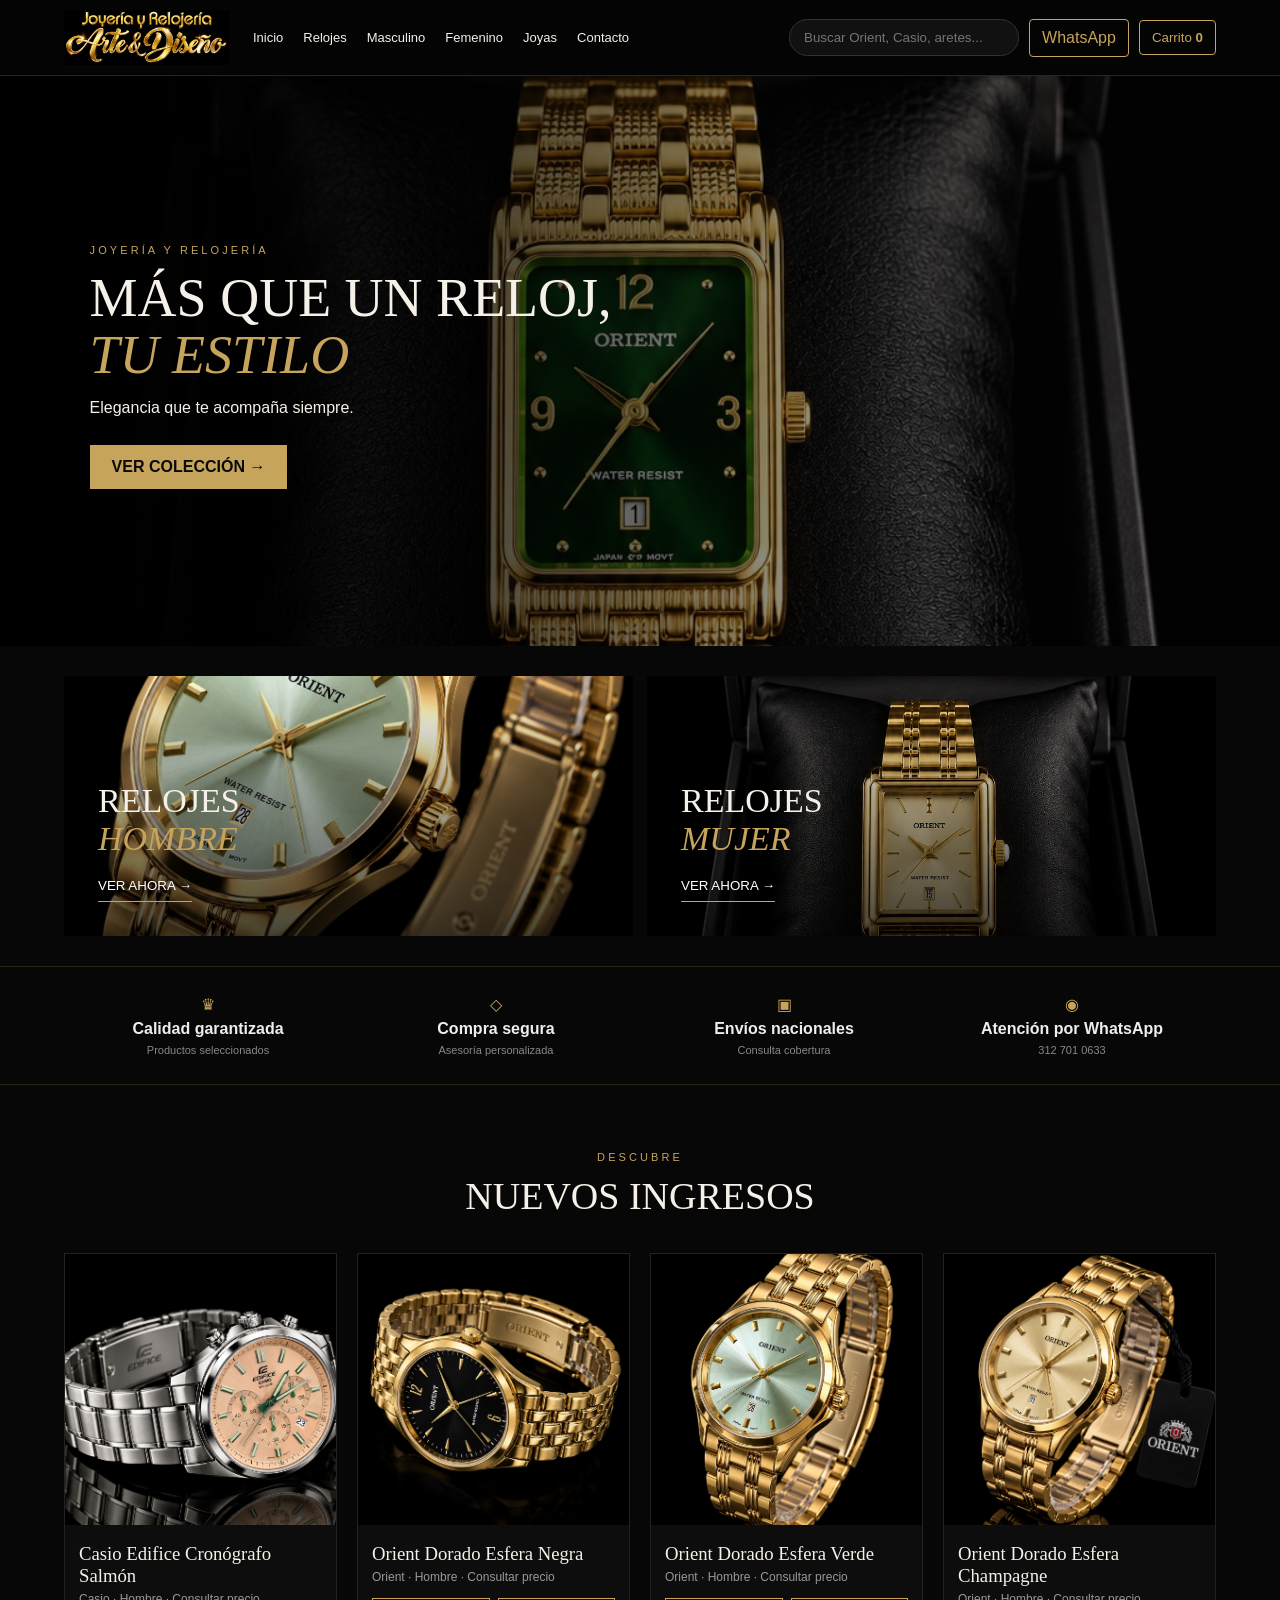
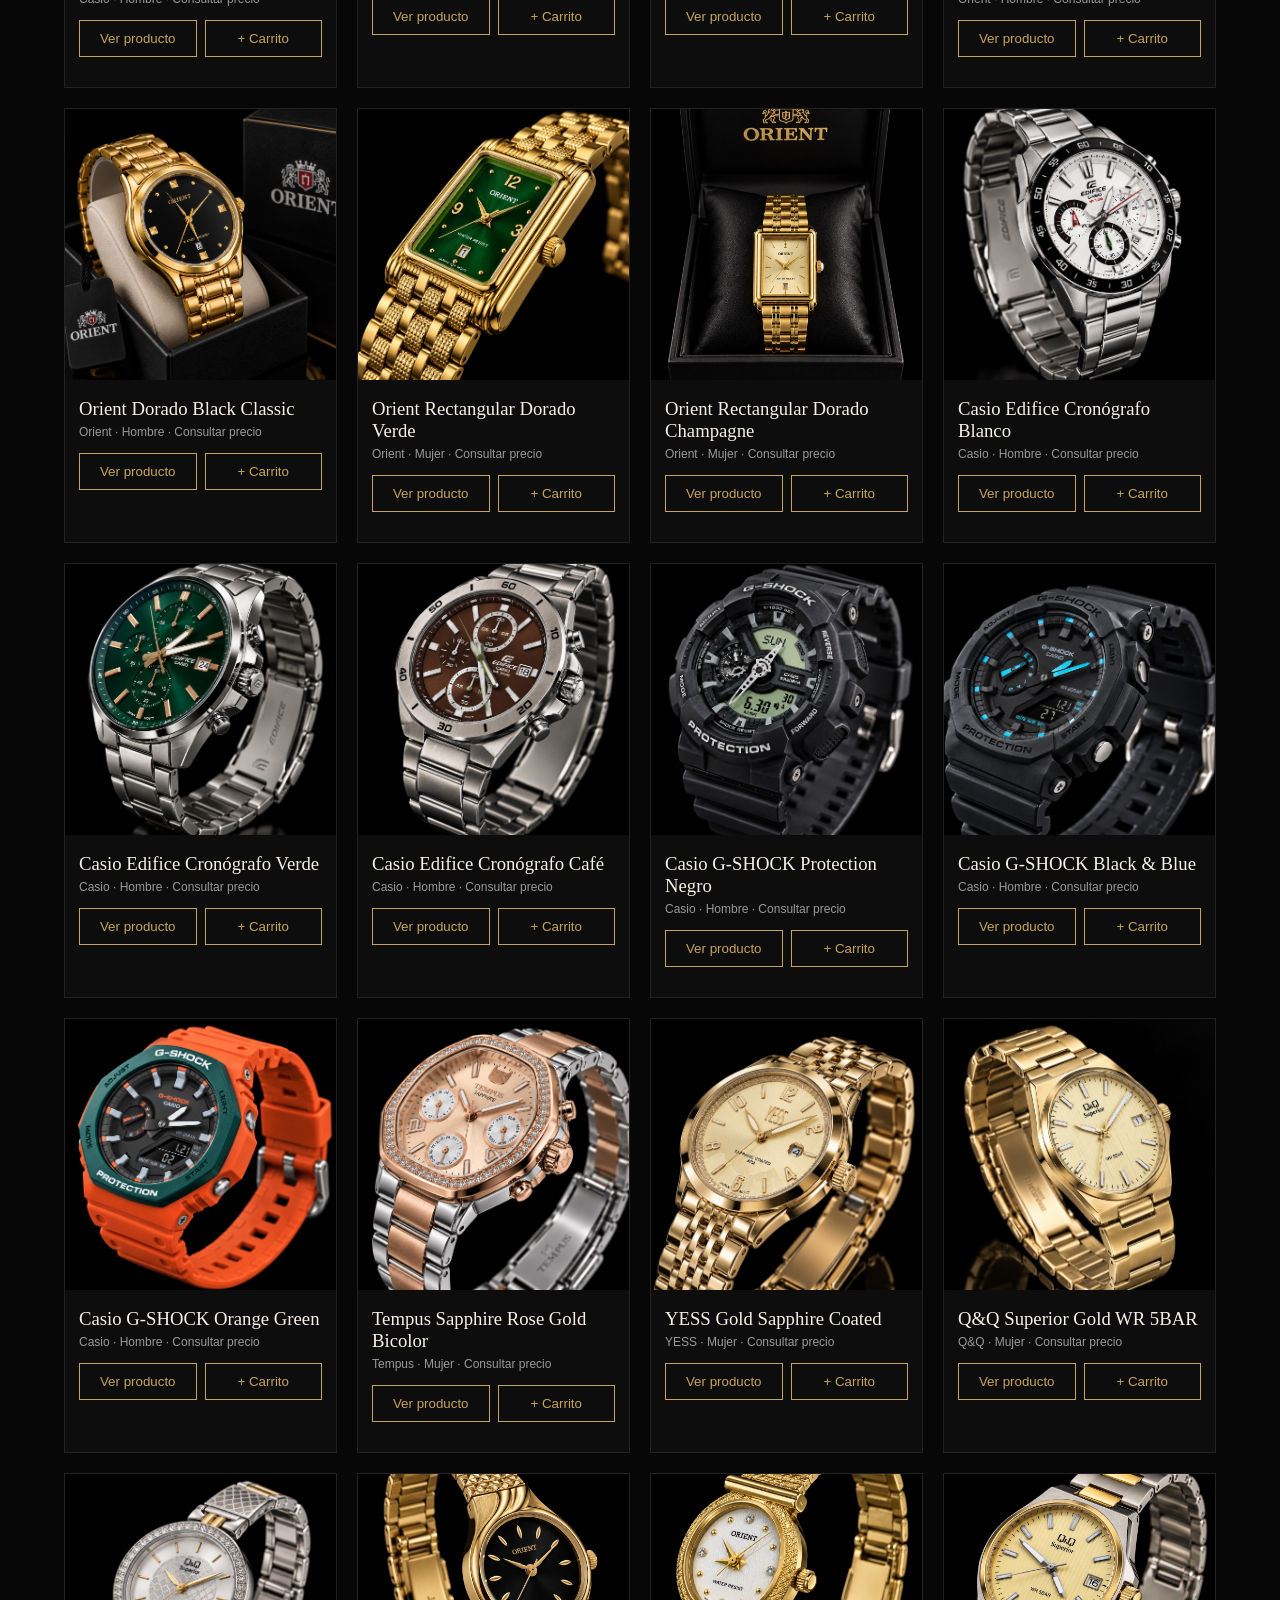
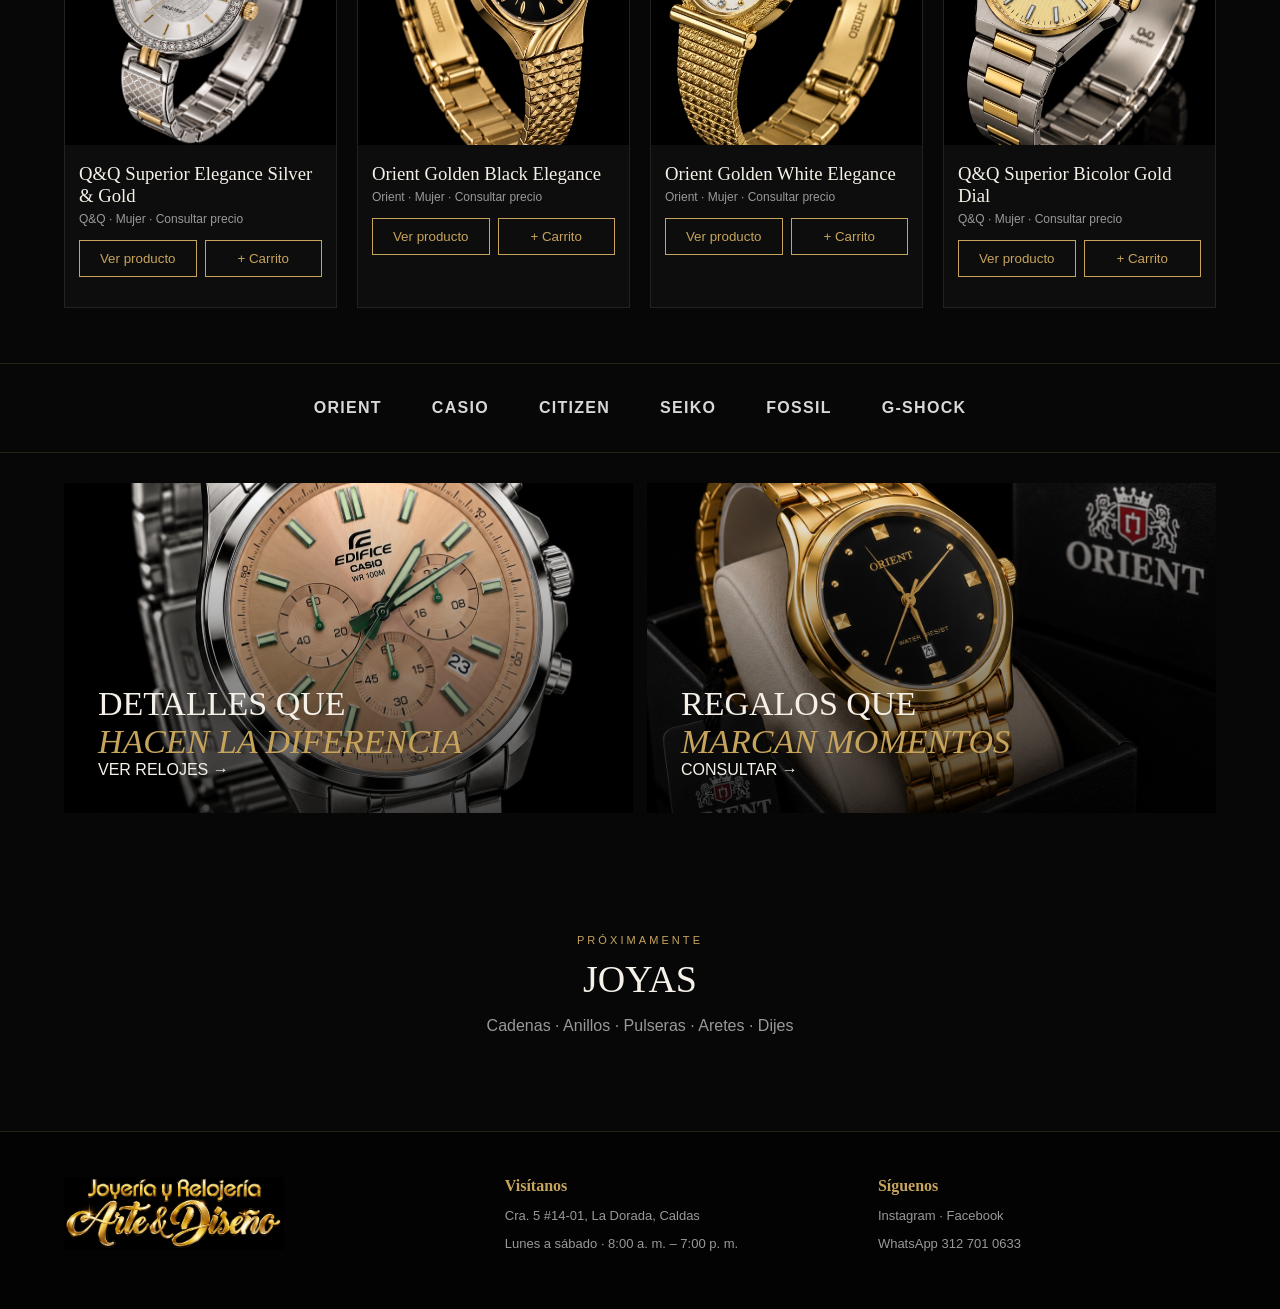
==== arte-diseno-web/arte-diseno-web/index.html @ 9b187d0c "Add files via upload" ====
<!doctype html><html lang="es"><head><meta charset="utf-8"><meta name="viewport" content="width=device-width,initial-scale=1"><title>Joyería y Relojería Arte & Diseño</title><link rel="stylesheet" href="styles.css"></head><body>
<header><a href="#"><img src="assets/logo.png" class="logo" alt="Arte & Diseño"></a><button class="menu" onclick="document.querySelector('nav').classList.toggle('open')">☰</button><nav><a href="#">Inicio</a><a href="#productos">Relojes</a><a href="#productos" data-filter="Hombre">Masculino</a><a href="#productos" data-filter="Mujer">Femenino</a><a href="#joyas">Joyas</a><a href="#contacto">Contacto</a></nav><div class="tools"><input id="search" placeholder="Buscar Orient, Casio, aretes..."><a class="wa" href="https://wa.me/573127010633">WhatsApp</a><button id="cartBtn">Carrito <b id="cartCount">0</b></button></div></header>
<main><section class="hero"><img src="assets/hero.jpeg"><div><p class="eyebrow">JOYERÍA Y RELOJERÍA</p><h1>MÁS QUE UN RELOJ,<br><em>TU ESTILO</em></h1><p>Elegancia que te acompaña siempre.</p><a href="#productos" class="gold">VER COLECCIÓN →</a></div></section>
<section class="categories"><article style="background-image:url('assets/banner-men.jpeg')"><h2>RELOJES<br><em>HOMBRE</em></h2><button data-filter="Hombre">VER AHORA →</button></article><article style="background-image:url('assets/banner-women.jpeg')"><h2>RELOJES<br><em>MUJER</em></h2><button data-filter="Mujer">VER AHORA →</button></article></section>
<section class="benefits"><div>♛<b>Calidad garantizada</b><span>Productos seleccionados</span></div><div>◇<b>Compra segura</b><span>Asesoría personalizada</span></div><div>▣<b>Envíos nacionales</b><span>Consulta cobertura</span></div><div>◉<b>Atención por WhatsApp</b><span>312 701 0633</span></div></section>
<section id="productos" class="products"><p class="eyebrow">DESCUBRE</p><h2>NUEVOS INGRESOS</h2><div id="grid" class="grid"></div></section>
<section class="brands"><span>ORIENT</span><span>CASIO</span><span>CITIZEN</span><span>SEIKO</span><span>FOSSIL</span><span>G-SHOCK</span></section>
<section class="promos"><article style="background-image:url('assets/banner-detail.jpeg')"><h2>DETALLES QUE<br><em>HACEN LA DIFERENCIA</em></h2><a href="#productos">VER RELOJES →</a></article><article style="background-image:url('assets/banner-gift.jpeg')"><h2>REGALOS QUE<br><em>MARCAN MOMENTOS</em></h2><a href="https://wa.me/573127010633">CONSULTAR →</a></article></section>
<section id="joyas" class="coming"><p class="eyebrow">PRÓXIMAMENTE</p><h2>JOYAS</h2><p>Cadenas · Anillos · Pulseras · Aretes · Dijes</p></section></main>
<footer id="contacto"><img src="assets/logo.png"><div><b>Visítanos</b><p>Cra. 5 #14-01, La Dorada, Caldas</p><p>Lunes a sábado · 8:00 a. m. – 7:00 p. m.</p></div><div><b>Síguenos</b><p><a href="https://www.instagram.com/joyas_arte_ladorada">Instagram</a> · <a href="https://www.facebook.com/share/1EaRgYuDEn/?mibextid=wwXIfr">Facebook</a></p><p><a href="https://wa.me/573127010633">WhatsApp 312 701 0633</a></p></div></footer>
<div id="modal" class="modal"><div class="modalbox"><button class="close" onclick="closeModal()">×</button><div id="modalContent"></div></div></div><aside id="cart" class="cart"><button onclick="toggleCart()">×</button><h2>Tu selección</h2><div id="cartItems"></div><a id="cartWa" class="gold">Consultar por WhatsApp</a></aside>
<script src="app.js"></script></body></html>
---- arte-diseno-web/arte-diseno-web/styles.css ----
:root{--gold:#c7a45b;--black:#070707;--soft:#151515}*{box-sizing:border-box}html{scroll-behavior:smooth}body{margin:0;background:var(--black);color:#f5f1e8;font-family:Arial,sans-serif}a{color:inherit;text-decoration:none}header{position:sticky;top:0;z-index:10;background:#050505ee;border-bottom:1px solid #2a2418;display:flex;align-items:center;gap:24px;padding:10px 5vw}.logo{width:165px;display:block}nav{display:flex;gap:20px;font-size:13px}nav a:hover{color:var(--gold)}.tools{margin-left:auto;display:flex;align-items:center;gap:10px}.tools input{width:230px;background:#111;border:1px solid #383024;color:white;border-radius:20px;padding:10px 14px}.tools button,.wa{border:1px solid var(--gold);background:transparent;color:var(--gold);padding:9px 12px;border-radius:4px}.menu{display:none;background:none;color:var(--gold);border:0;font-size:24px}.hero{min-height:570px;position:relative;overflow:hidden;display:flex;align-items:center;padding:7vw}.hero img{position:absolute;inset:0;width:100%;height:100%;object-fit:cover;opacity:.65}.hero:after{content:"";position:absolute;inset:0;background:linear-gradient(90deg,#000 10%,transparent 70%)}.hero div{position:relative;z-index:1;max-width:620px}.eyebrow{letter-spacing:.28em;color:var(--gold);font-size:11px}.hero h1,.products h2,.coming h2,.categories h2,.promos h2{font-family:Georgia,'Times New Roman',serif;font-weight:400}.hero h1{font-size:54px;line-height:1.05;margin:14px 0}.hero em,.categories em,.promos em{color:var(--gold);font-style:italic}.gold{display:inline-block;background:var(--gold);color:#090909;padding:13px 22px;font-weight:700;margin-top:12px}.categories,.promos{display:grid;grid-template-columns:1fr 1fr;gap:14px;padding:30px 5vw}.categories article,.promos article{min-height:260px;background-size:cover;background-position:center;position:relative;padding:34px;display:flex;flex-direction:column;justify-content:flex-end}.categories article:after,.promos article:after{content:"";position:absolute;inset:0;background:linear-gradient(0deg,#000b,transparent)}.categories h2,.categories button,.promos h2,.promos a{z-index:1;margin:0}.categories h2,.promos h2{font-size:34px}.categories button{align-self:flex-start;margin-top:12px;background:none;border:0;color:#fff;border-bottom:1px solid var(--gold);padding:8px 0}.benefits{display:grid;grid-template-columns:repeat(4,1fr);padding:28px 5vw;border-block:1px solid #292318}.benefits div{display:grid;text-align:center;gap:6px;color:var(--gold)}.benefits b{color:#eee}.benefits span{font-size:11px;color:#888}.products{text-align:center;padding:55px 5vw}.products h2,.coming h2{font-size:38px;margin:8px}.grid{display:grid;grid-template-columns:repeat(4,1fr);gap:20px;margin-top:35px}.card{text-align:left;background:#0d0d0d;border:1px solid #222;padding-bottom:16px}.card img{width:100%;aspect-ratio:1/1;object-fit:cover}.card h3{font-family:Georgia,serif;font-weight:400;margin:14px 14px 5px}.card p{margin:0 14px;color:#999;font-size:12px}.card .actions{display:flex;gap:8px;margin:14px}.card button{flex:1;padding:10px;background:transparent;border:1px solid var(--gold);color:var(--gold)}.brands{display:flex;justify-content:center;flex-wrap:wrap;gap:50px;padding:35px 5vw;border-block:1px solid #282216;color:#d8d8d8;font-weight:700;letter-spacing:.08em}.promos article{min-height:330px}.coming{text-align:center;padding:80px 20px;border-bottom:1px solid #282216}.coming p:last-child{color:#999}footer{display:grid;grid-template-columns:1.2fr 1fr 1fr;gap:35px;padding:45px 5vw;background:#030303}footer img{width:220px}footer b{color:var(--gold);font-family:Georgia,serif}footer p{color:#999;font-size:13px}footer a:hover{color:var(--gold)}.modal{display:none;position:fixed;z-index:30;inset:0;background:#000c;padding:4vw;overflow:auto}.modal.show{display:block}.modalbox{max-width:1000px;margin:auto;background:#0d0d0d;border:1px solid #4a3c20;padding:25px;position:relative}.close{position:absolute;right:15px;top:10px;font-size:28px;background:none;border:0;color:white}.detail{display:grid;grid-template-columns:1.1fr 1fr;gap:30px}.gallery-main{width:100%;aspect-ratio:1/1;object-fit:cover}.thumbs{display:flex;gap:8px;margin-top:8px}.thumbs img{width:75px;height:75px;object-fit:cover;border:1px solid #444}.detail h2{font-family:Georgia,serif;font-size:34px}.detail li{margin:8px 0;color:#bbb}.cart{position:fixed;z-index:40;right:-420px;top:0;width:min(390px,92vw);height:100%;background:#0b0b0b;border-left:1px solid var(--gold);padding:25px;transition:.3s}.cart.open{right:0}.cart>button{float:right;background:none;border:0;color:#fff;font-size:24px}.cart h2{font-family:Georgia,serif}.cart-item{border-bottom:1px solid #292318;padding:12px 0}.cart-item small{color:#999}.cart-item button{background:none;color:#c7a45b;border:0}.cart .gold{width:100%;text-align:center;margin-top:20px}.empty{color:#888}.hide{display:none!important}@media(max-width:850px){header{flex-wrap:wrap}.menu{display:block;margin-left:auto}nav{display:none;order:3;width:100%;flex-direction:column;padding:12px 0}nav.open{display:flex}.tools{order:4;width:100%;margin:0}.tools input{flex:1;width:auto}.wa{display:none}.hero{min-height:520px;padding:30px}.hero h1{font-size:39px}.categories,.promos{grid-template-columns:1fr;padding:14px}.benefits{grid-template-columns:1fr 1fr;gap:25px}.grid{grid-template-columns:1fr 1fr;gap:12px}.detail{grid-template-columns:1fr}footer{grid-template-columns:1fr}.brands{gap:25px}.logo{width:145px}}@media(max-width:520px){.grid{grid-template-columns:1fr}.hero h1{font-size:34px}.tools button{font-size:0}.tools button b{font-size:12px}.categories h2,.promos h2{font-size:29px}}
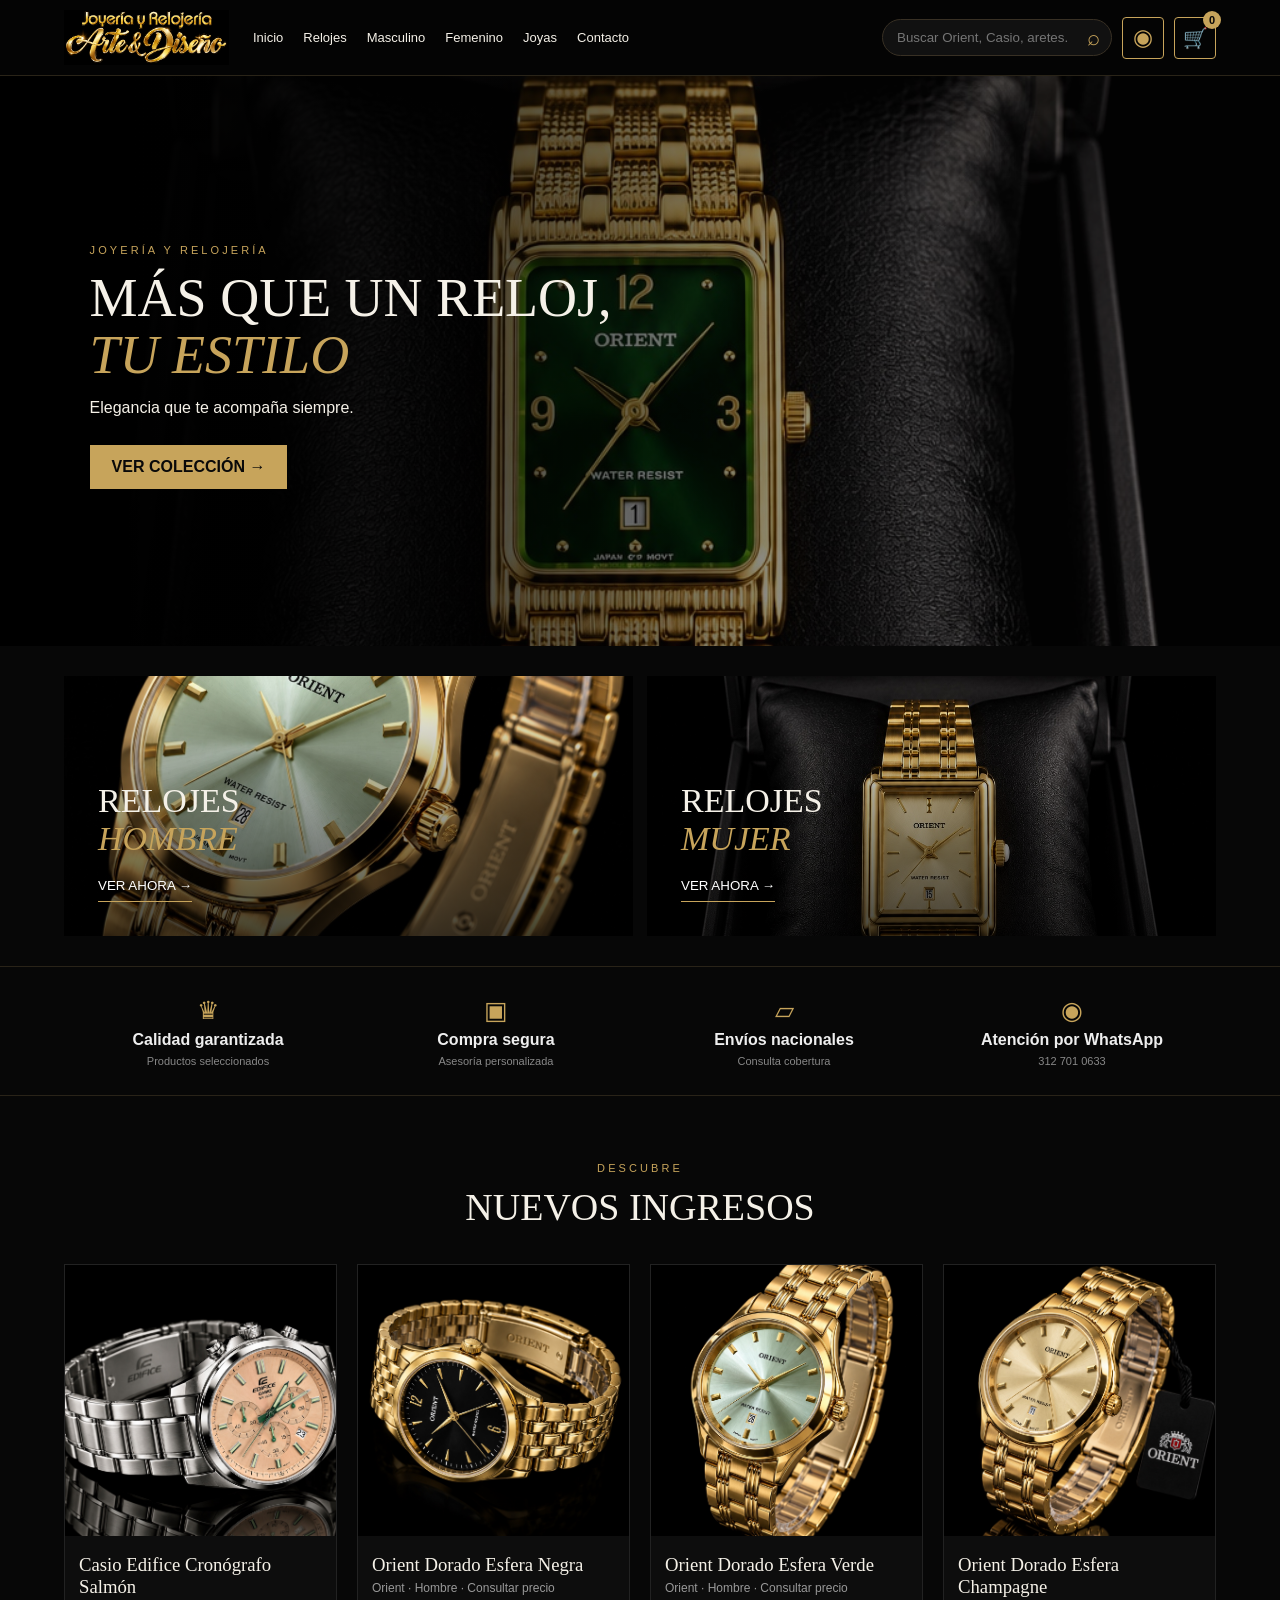
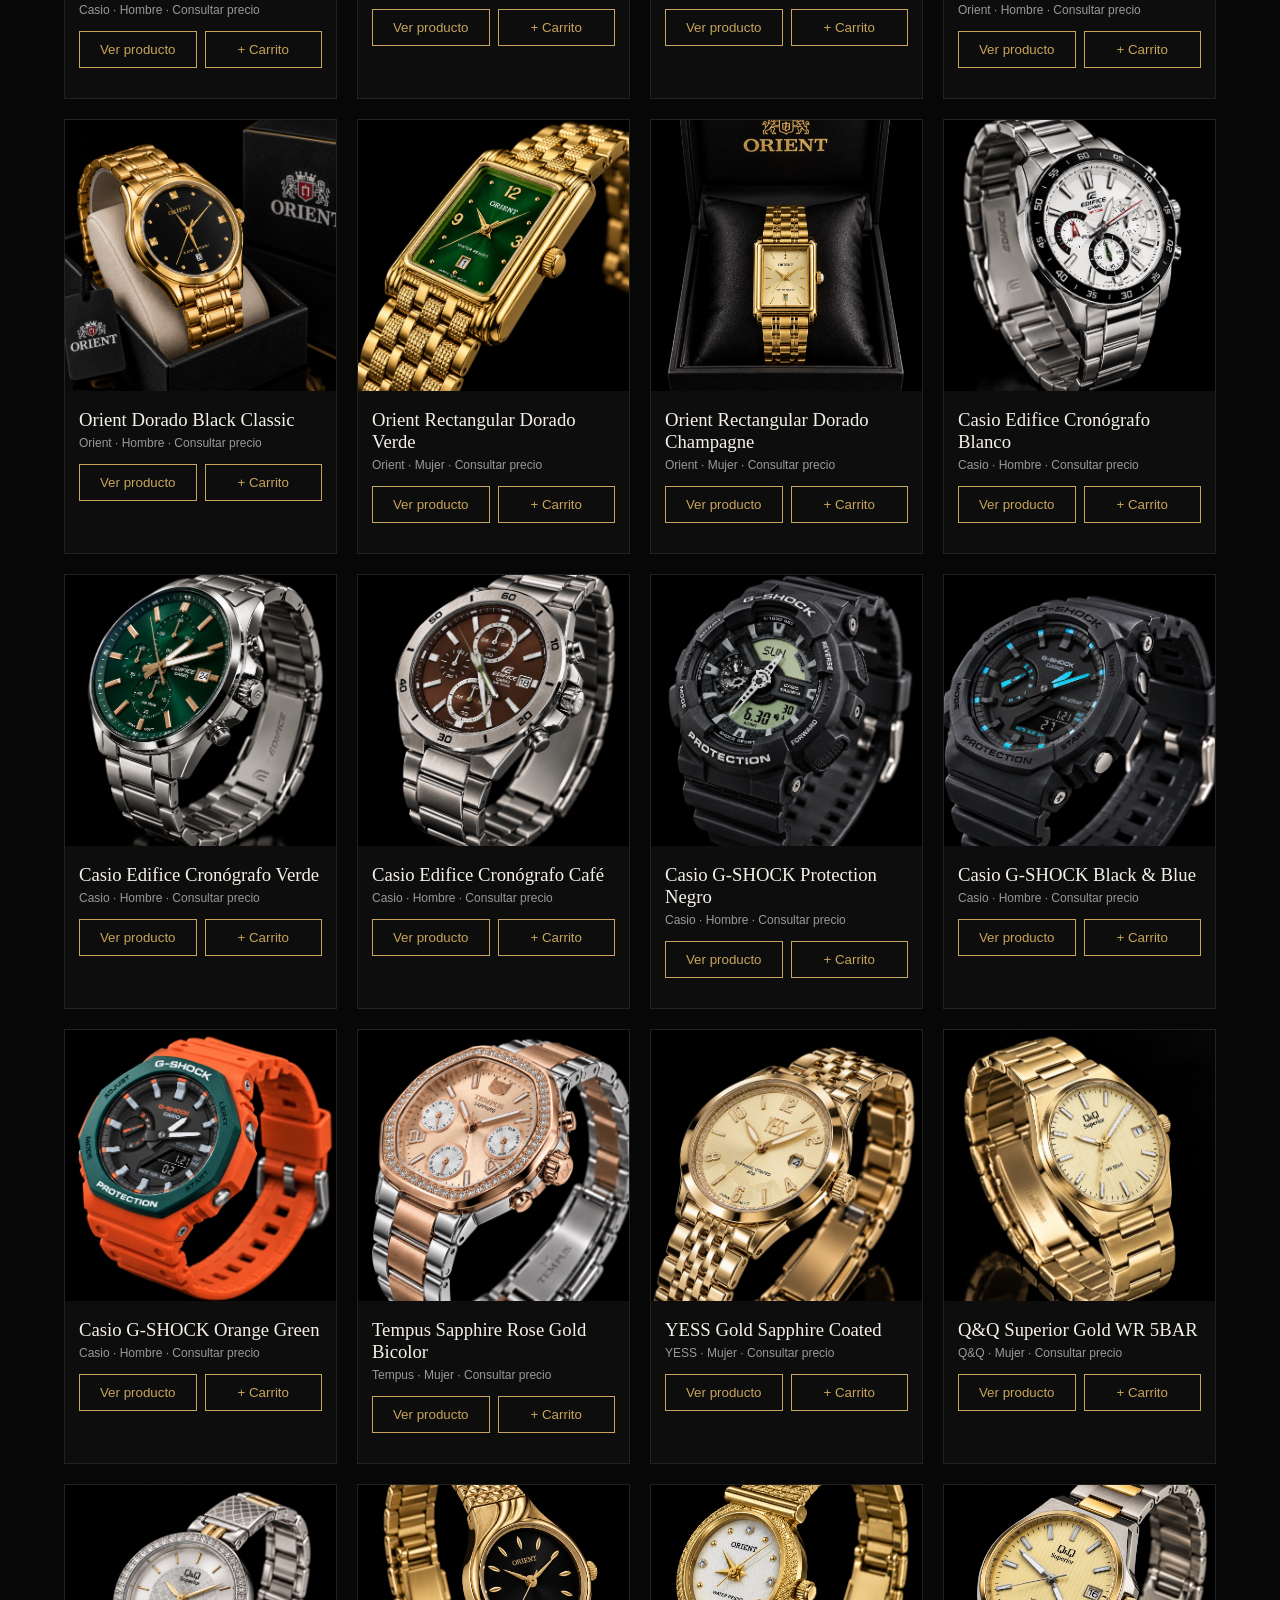
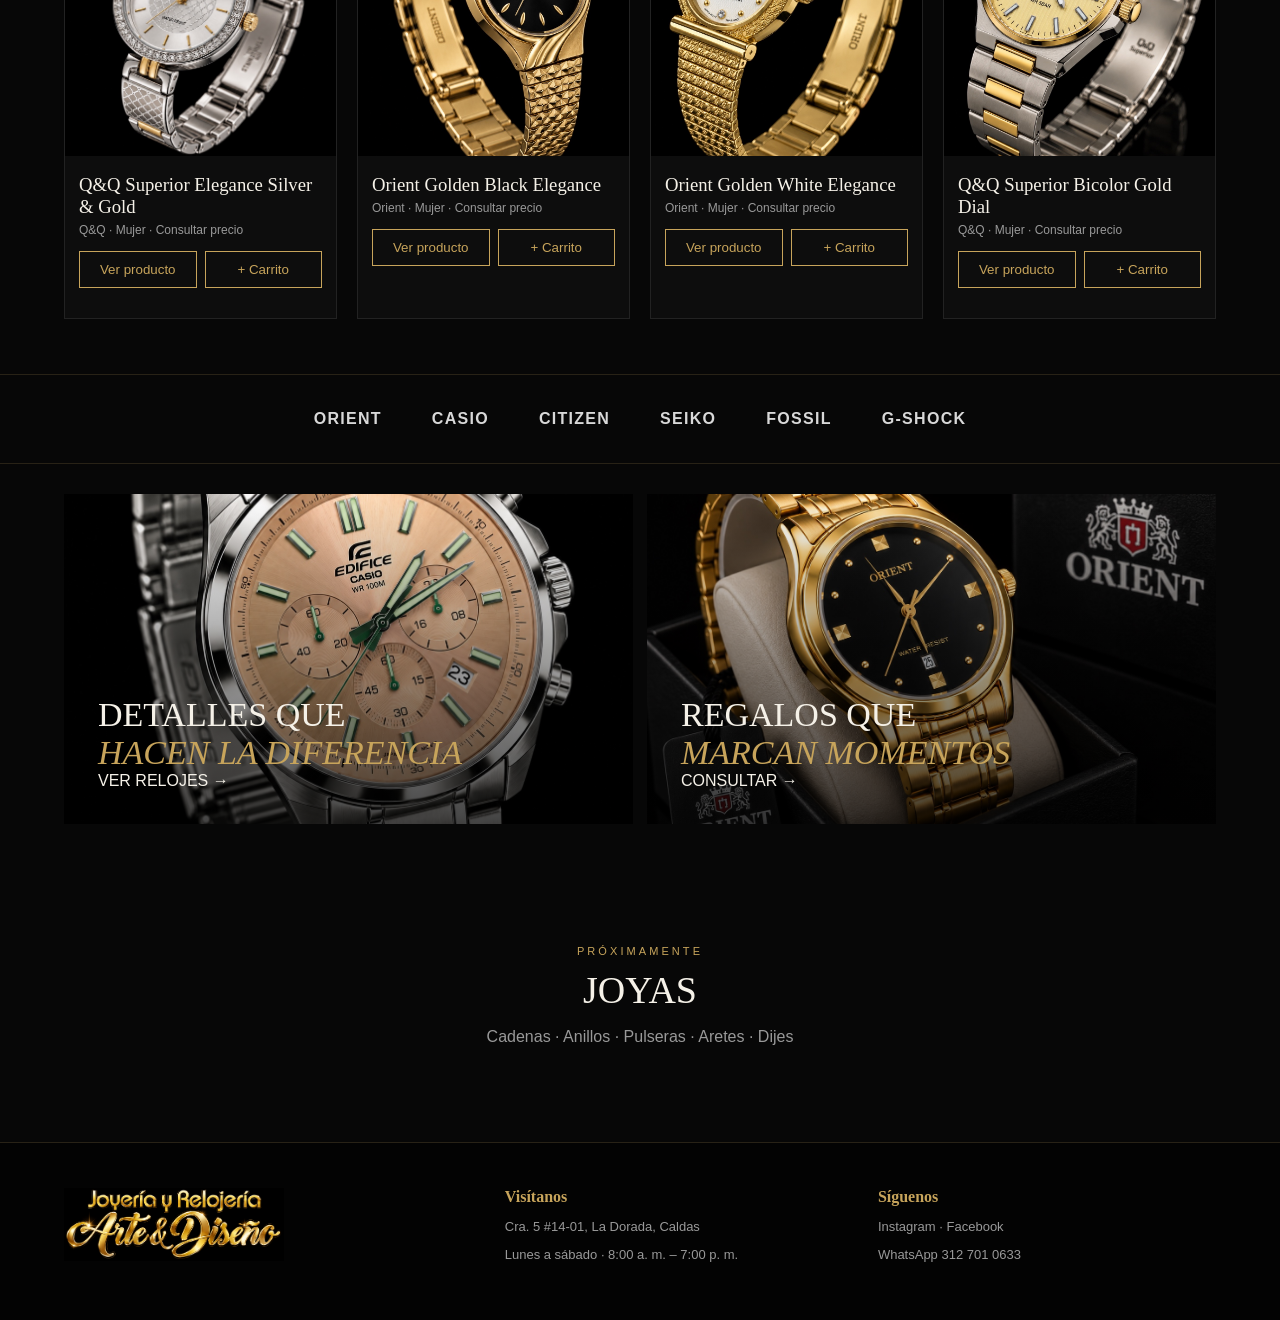
==== commit beb448db: "Add files via upload" ====
--- a/arte-diseno-web/arte-diseno-web/index.html
+++ b/arte-diseno-web/arte-diseno-web/index.html
@@ -1,12 +1,12 @@
-<!doctype html><html lang="es"><head><meta charset="utf-8"><meta name="viewport" content="width=device-width,initial-scale=1"><title>Joyería y Relojería Arte & Diseño</title><link rel="stylesheet" href="styles.css"></head><body>
-<header><a href="#"><img src="assets/logo.png" class="logo" alt="Arte & Diseño"></a><button class="menu" onclick="document.querySelector('nav').classList.toggle('open')">☰</button><nav><a href="#">Inicio</a><a href="#productos">Relojes</a><a href="#productos" data-filter="Hombre">Masculino</a><a href="#productos" data-filter="Mujer">Femenino</a><a href="#joyas">Joyas</a><a href="#contacto">Contacto</a></nav><div class="tools"><input id="search" placeholder="Buscar Orient, Casio, aretes..."><a class="wa" href="https://wa.me/573127010633">WhatsApp</a><button id="cartBtn">Carrito <b id="cartCount">0</b></button></div></header>
+<!doctype html><html lang="es"><head><meta charset="utf-8"><meta name="viewport" content="width=device-width,initial-scale=1"><title>Joyería y Relojería Arte & Diseño</title><link rel="stylesheet" href="styles.css"></head><body id="inicio">
+<header><a href="#inicio"><img src="assets/logo.png" class="logo" alt="Arte & Diseño"></a><button class="menu" onclick="document.querySelector('nav').classList.toggle('open')">☰</button><nav><a href="#inicio">Inicio</a><a href="#productos">Relojes</a><a href="#productos" data-filter="Hombre">Masculino</a><a href="#productos" data-filter="Mujer">Femenino</a><a href="#joyas">Joyas</a><a href="#contacto">Contacto</a></nav><div class="tools"><div class="search-wrap"><input id="search" placeholder="Buscar Orient, Casio, aretes..."><button id="searchBtn" class="search-icon" aria-label="Buscar">⌕</button></div><a class="wa-icon" href="https://wa.me/573127010633" aria-label="WhatsApp">◉</a><button id="cartBtn" class="cart-icon" aria-label="Carrito"><span>🛒</span><b id="cartCount">0</b></button></div></header>
 <main><section class="hero"><img src="assets/hero.jpeg"><div><p class="eyebrow">JOYERÍA Y RELOJERÍA</p><h1>MÁS QUE UN RELOJ,<br><em>TU ESTILO</em></h1><p>Elegancia que te acompaña siempre.</p><a href="#productos" class="gold">VER COLECCIÓN →</a></div></section>
 <section class="categories"><article style="background-image:url('assets/banner-men.jpeg')"><h2>RELOJES<br><em>HOMBRE</em></h2><button data-filter="Hombre">VER AHORA →</button></article><article style="background-image:url('assets/banner-women.jpeg')"><h2>RELOJES<br><em>MUJER</em></h2><button data-filter="Mujer">VER AHORA →</button></article></section>
-<section class="benefits"><div>♛<b>Calidad garantizada</b><span>Productos seleccionados</span></div><div>◇<b>Compra segura</b><span>Asesoría personalizada</span></div><div>▣<b>Envíos nacionales</b><span>Consulta cobertura</span></div><div>◉<b>Atención por WhatsApp</b><span>312 701 0633</span></div></section>
+<section class="benefits"><div><span class="benefit-icon">♛</span><b>Calidad garantizada</b><span>Productos seleccionados</span></div><div><span class="benefit-icon">▣</span><b>Compra segura</b><span>Asesoría personalizada</span></div><div><span class="benefit-icon">▱</span><b>Envíos nacionales</b><span>Consulta cobertura</span></div><div><span class="benefit-icon">◉</span><b>Atención por WhatsApp</b><span>312 701 0633</span></div></section>
 <section id="productos" class="products"><p class="eyebrow">DESCUBRE</p><h2>NUEVOS INGRESOS</h2><div id="grid" class="grid"></div></section>
 <section class="brands"><span>ORIENT</span><span>CASIO</span><span>CITIZEN</span><span>SEIKO</span><span>FOSSIL</span><span>G-SHOCK</span></section>
 <section class="promos"><article style="background-image:url('assets/banner-detail.jpeg')"><h2>DETALLES QUE<br><em>HACEN LA DIFERENCIA</em></h2><a href="#productos">VER RELOJES →</a></article><article style="background-image:url('assets/banner-gift.jpeg')"><h2>REGALOS QUE<br><em>MARCAN MOMENTOS</em></h2><a href="https://wa.me/573127010633">CONSULTAR →</a></article></section>
 <section id="joyas" class="coming"><p class="eyebrow">PRÓXIMAMENTE</p><h2>JOYAS</h2><p>Cadenas · Anillos · Pulseras · Aretes · Dijes</p></section></main>
 <footer id="contacto"><img src="assets/logo.png"><div><b>Visítanos</b><p>Cra. 5 #14-01, La Dorada, Caldas</p><p>Lunes a sábado · 8:00 a. m. – 7:00 p. m.</p></div><div><b>Síguenos</b><p><a href="https://www.instagram.com/joyas_arte_ladorada">Instagram</a> · <a href="https://www.facebook.com/share/1EaRgYuDEn/?mibextid=wwXIfr">Facebook</a></p><p><a href="https://wa.me/573127010633">WhatsApp 312 701 0633</a></p></div></footer>
 <div id="modal" class="modal"><div class="modalbox"><button class="close" onclick="closeModal()">×</button><div id="modalContent"></div></div></div><aside id="cart" class="cart"><button onclick="toggleCart()">×</button><h2>Tu selección</h2><div id="cartItems"></div><a id="cartWa" class="gold">Consultar por WhatsApp</a></aside>
-<script src="app.js"></script></body></html>
+<script src="app.js"></script></body></html>
--- a/arte-diseno-web/arte-diseno-web/styles.css
+++ b/arte-diseno-web/arte-diseno-web/styles.css
@@ -1 +1,2 @@
 :root{--gold:#c7a45b;--black:#070707;--soft:#151515}*{box-sizing:border-box}html{scroll-behavior:smooth}body{margin:0;background:var(--black);color:#f5f1e8;font-family:Arial,sans-serif}a{color:inherit;text-decoration:none}header{position:sticky;top:0;z-index:10;background:#050505ee;border-bottom:1px solid #2a2418;display:flex;align-items:center;gap:24px;padding:10px 5vw}.logo{width:165px;display:block}nav{display:flex;gap:20px;font-size:13px}nav a:hover{color:var(--gold)}.tools{margin-left:auto;display:flex;align-items:center;gap:10px}.tools input{width:230px;background:#111;border:1px solid #383024;color:white;border-radius:20px;padding:10px 14px}.tools button,.wa{border:1px solid var(--gold);background:transparent;color:var(--gold);padding:9px 12px;border-radius:4px}.menu{display:none;background:none;color:var(--gold);border:0;font-size:24px}.hero{min-height:570px;position:relative;overflow:hidden;display:flex;align-items:center;padding:7vw}.hero img{position:absolute;inset:0;width:100%;height:100%;object-fit:cover;opacity:.65}.hero:after{content:"";position:absolute;inset:0;background:linear-gradient(90deg,#000 10%,transparent 70%)}.hero div{position:relative;z-index:1;max-width:620px}.eyebrow{letter-spacing:.28em;color:var(--gold);font-size:11px}.hero h1,.products h2,.coming h2,.categories h2,.promos h2{font-family:Georgia,'Times New Roman',serif;font-weight:400}.hero h1{font-size:54px;line-height:1.05;margin:14px 0}.hero em,.categories em,.promos em{color:var(--gold);font-style:italic}.gold{display:inline-block;background:var(--gold);color:#090909;padding:13px 22px;font-weight:700;margin-top:12px}.categories,.promos{display:grid;grid-template-columns:1fr 1fr;gap:14px;padding:30px 5vw}.categories article,.promos article{min-height:260px;background-size:cover;background-position:center;position:relative;padding:34px;display:flex;flex-direction:column;justify-content:flex-end}.categories article:after,.promos article:after{content:"";position:absolute;inset:0;background:linear-gradient(0deg,#000b,transparent)}.categories h2,.categories button,.promos h2,.promos a{z-index:1;margin:0}.categories h2,.promos h2{font-size:34px}.categories button{align-self:flex-start;margin-top:12px;background:none;border:0;color:#fff;border-bottom:1px solid var(--gold);padding:8px 0}.benefits{display:grid;grid-template-columns:repeat(4,1fr);padding:28px 5vw;border-block:1px solid #292318}.benefits div{display:grid;text-align:center;gap:6px;color:var(--gold)}.benefits b{color:#eee}.benefits span{font-size:11px;color:#888}.products{text-align:center;padding:55px 5vw}.products h2,.coming h2{font-size:38px;margin:8px}.grid{display:grid;grid-template-columns:repeat(4,1fr);gap:20px;margin-top:35px}.card{text-align:left;background:#0d0d0d;border:1px solid #222;padding-bottom:16px}.card img{width:100%;aspect-ratio:1/1;object-fit:cover}.card h3{font-family:Georgia,serif;font-weight:400;margin:14px 14px 5px}.card p{margin:0 14px;color:#999;font-size:12px}.card .actions{display:flex;gap:8px;margin:14px}.card button{flex:1;padding:10px;background:transparent;border:1px solid var(--gold);color:var(--gold)}.brands{display:flex;justify-content:center;flex-wrap:wrap;gap:50px;padding:35px 5vw;border-block:1px solid #282216;color:#d8d8d8;font-weight:700;letter-spacing:.08em}.promos article{min-height:330px}.coming{text-align:center;padding:80px 20px;border-bottom:1px solid #282216}.coming p:last-child{color:#999}footer{display:grid;grid-template-columns:1.2fr 1fr 1fr;gap:35px;padding:45px 5vw;background:#030303}footer img{width:220px}footer b{color:var(--gold);font-family:Georgia,serif}footer p{color:#999;font-size:13px}footer a:hover{color:var(--gold)}.modal{display:none;position:fixed;z-index:30;inset:0;background:#000c;padding:4vw;overflow:auto}.modal.show{display:block}.modalbox{max-width:1000px;margin:auto;background:#0d0d0d;border:1px solid #4a3c20;padding:25px;position:relative}.close{position:absolute;right:15px;top:10px;font-size:28px;background:none;border:0;color:white}.detail{display:grid;grid-template-columns:1.1fr 1fr;gap:30px}.gallery-main{width:100%;aspect-ratio:1/1;object-fit:cover}.thumbs{display:flex;gap:8px;margin-top:8px}.thumbs img{width:75px;height:75px;object-fit:cover;border:1px solid #444}.detail h2{font-family:Georgia,serif;font-size:34px}.detail li{margin:8px 0;color:#bbb}.cart{position:fixed;z-index:40;right:-420px;top:0;width:min(390px,92vw);height:100%;background:#0b0b0b;border-left:1px solid var(--gold);padding:25px;transition:.3s}.cart.open{right:0}.cart>button{float:right;background:none;border:0;color:#fff;font-size:24px}.cart h2{font-family:Georgia,serif}.cart-item{border-bottom:1px solid #292318;padding:12px 0}.cart-item small{color:#999}.cart-item button{background:none;color:#c7a45b;border:0}.cart .gold{width:100%;text-align:center;margin-top:20px}.empty{color:#888}.hide{display:none!important}@media(max-width:850px){header{flex-wrap:wrap}.menu{display:block;margin-left:auto}nav{display:none;order:3;width:100%;flex-direction:column;padding:12px 0}nav.open{display:flex}.tools{order:4;width:100%;margin:0}.tools input{flex:1;width:auto}.wa{display:none}.hero{min-height:520px;padding:30px}.hero h1{font-size:39px}.categories,.promos{grid-template-columns:1fr;padding:14px}.benefits{grid-template-columns:1fr 1fr;gap:25px}.grid{grid-template-columns:1fr 1fr;gap:12px}.detail{grid-template-columns:1fr}footer{grid-template-columns:1fr}.brands{gap:25px}.logo{width:145px}}@media(max-width:520px){.grid{grid-template-columns:1fr}.hero h1{font-size:34px}.tools button{font-size:0}.tools button b{font-size:12px}.categories h2,.promos h2{font-size:29px}}
+.search-wrap{position:relative;display:flex;align-items:center;flex:1}.search-wrap input{padding-right:42px}.search-icon{position:absolute;right:2px;border:0!important;font-size:22px!important;padding:6px 10px!important}.wa-icon,.cart-icon{width:42px;height:42px;display:flex;align-items:center;justify-content:center;border:1px solid var(--gold);color:var(--gold);background:transparent;border-radius:4px;font-size:23px}.cart-icon{position:relative;padding:0!important}.cart-icon span{font-size:20px}.cart-icon b{position:absolute;right:-6px;top:-7px;background:var(--gold);color:#080808;border-radius:12px;min-width:18px;height:18px;display:flex;align-items:center;justify-content:center;font-size:11px!important}.benefit-icon{font-size:25px!important;color:var(--gold)!important;line-height:1.2}@media(max-width:850px){.search-wrap{min-width:0}.search-wrap input{width:100%}.wa-icon{display:flex}}@media(max-width:520px){.search-icon{font-size:21px!important}.cart-icon span{font-size:20px!important}.wa-icon,.cart-icon{flex:0 0 42px}}
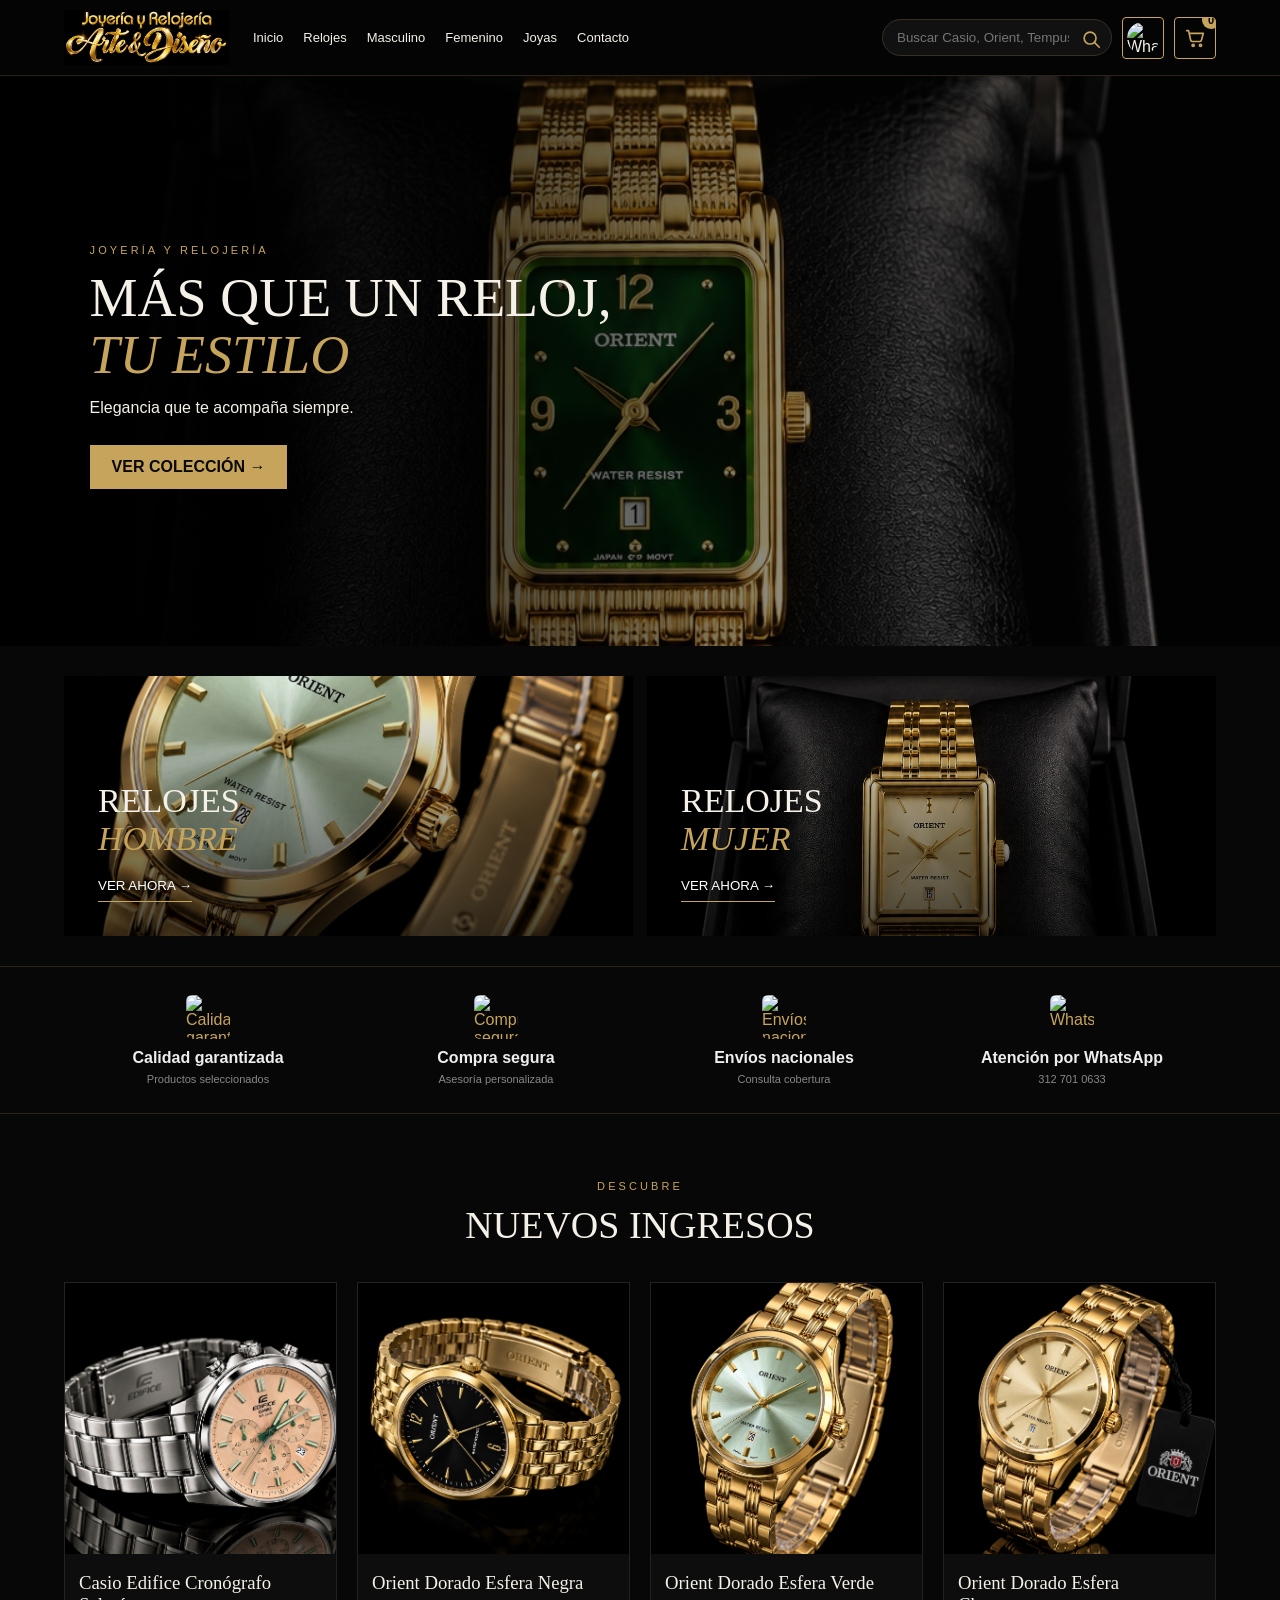
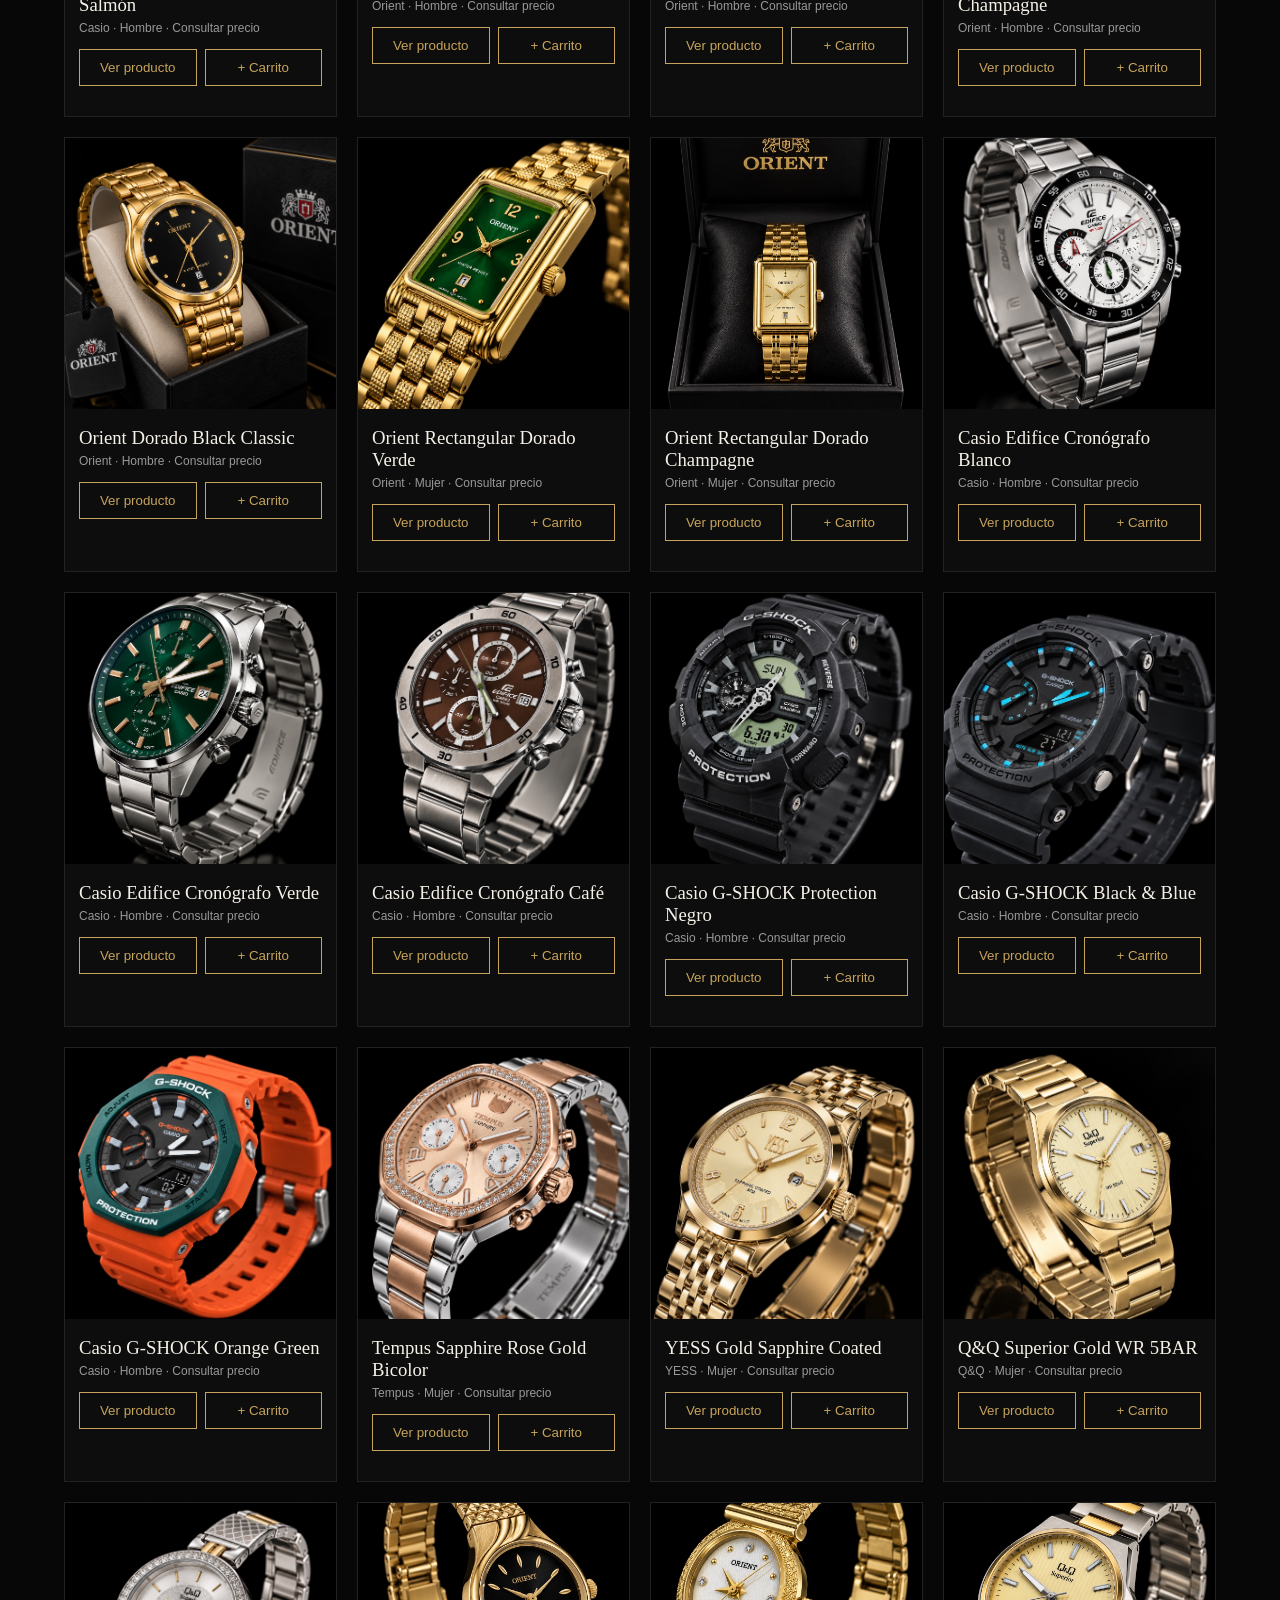
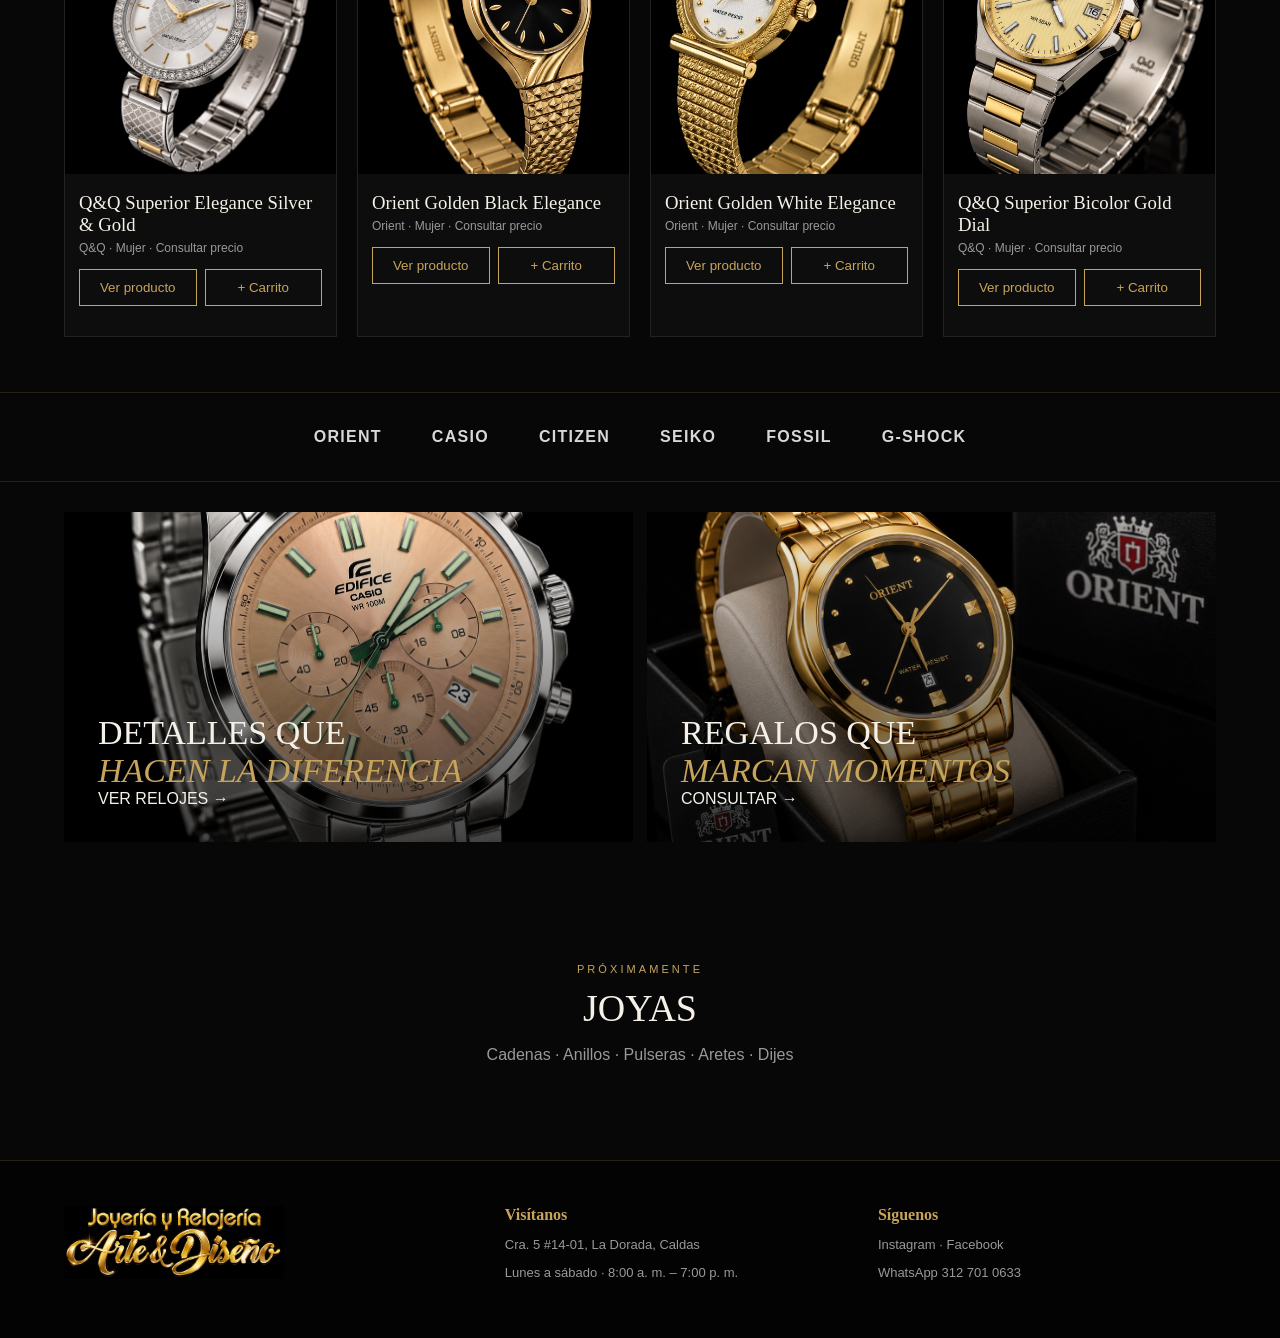
==== commit 46326ad2: "Add files via upload" ====
--- a/arte-diseno-web/arte-diseno-web/index.html
+++ b/arte-diseno-web/arte-diseno-web/index.html
@@ -1,8 +1,8 @@
 <!doctype html><html lang="es"><head><meta charset="utf-8"><meta name="viewport" content="width=device-width,initial-scale=1"><title>Joyería y Relojería Arte & Diseño</title><link rel="stylesheet" href="styles.css"></head><body id="inicio">
-<header><a href="#inicio"><img src="assets/logo.png" class="logo" alt="Arte & Diseño"></a><button class="menu" onclick="document.querySelector('nav').classList.toggle('open')">☰</button><nav><a href="#inicio">Inicio</a><a href="#productos">Relojes</a><a href="#productos" data-filter="Hombre">Masculino</a><a href="#productos" data-filter="Mujer">Femenino</a><a href="#joyas">Joyas</a><a href="#contacto">Contacto</a></nav><div class="tools"><div class="search-wrap"><input id="search" placeholder="Buscar Orient, Casio, aretes..."><button id="searchBtn" class="search-icon" aria-label="Buscar">⌕</button></div><a class="wa-icon" href="https://wa.me/573127010633" aria-label="WhatsApp">◉</a><button id="cartBtn" class="cart-icon" aria-label="Carrito"><span>🛒</span><b id="cartCount">0</b></button></div></header>
+<header><a href="#inicio"><img src="assets/logo.png" class="logo" alt="Arte & Diseño"></a><button class="menu" onclick="document.querySelector('nav').classList.toggle('open')">☰</button><nav><a href="#inicio">Inicio</a><a href="#productos">Relojes</a><a href="#productos" data-filter="Hombre">Masculino</a><a href="#productos" data-filter="Mujer">Femenino</a><a href="#joyas">Joyas</a><a href="#contacto">Contacto</a></nav><div class="tools"><div class="search-wrap"><input id="search" placeholder="Buscar Casio, Orient, Tempus, Q&Q..."><button id="searchBtn" class="search-icon" aria-label="Buscar"><svg viewBox="0 0 24 24" aria-hidden="true"><circle cx="11" cy="11" r="6.5"></circle><path d="M16 16l5 5"></path></svg></button></div><a class="wa-icon" href="https://wa.me/573127010633" aria-label="WhatsApp"><img src="assets/icons/whatsapp.jpeg" alt="WhatsApp"></a><button id="cartBtn" class="cart-icon" aria-label="Carrito de compras"><svg viewBox="0 0 24 24" aria-hidden="true"><path d="M3 4h2l2.2 10.2a2 2 0 0 0 2 1.6h7.9a2 2 0 0 0 2-1.6L21 7H6"></path><circle cx="10" cy="20" r="1.2"></circle><circle cx="18" cy="20" r="1.2"></circle></svg><b id="cartCount">0</b></button></div></header>
 <main><section class="hero"><img src="assets/hero.jpeg"><div><p class="eyebrow">JOYERÍA Y RELOJERÍA</p><h1>MÁS QUE UN RELOJ,<br><em>TU ESTILO</em></h1><p>Elegancia que te acompaña siempre.</p><a href="#productos" class="gold">VER COLECCIÓN →</a></div></section>
 <section class="categories"><article style="background-image:url('assets/banner-men.jpeg')"><h2>RELOJES<br><em>HOMBRE</em></h2><button data-filter="Hombre">VER AHORA →</button></article><article style="background-image:url('assets/banner-women.jpeg')"><h2>RELOJES<br><em>MUJER</em></h2><button data-filter="Mujer">VER AHORA →</button></article></section>
-<section class="benefits"><div><span class="benefit-icon">♛</span><b>Calidad garantizada</b><span>Productos seleccionados</span></div><div><span class="benefit-icon">▣</span><b>Compra segura</b><span>Asesoría personalizada</span></div><div><span class="benefit-icon">▱</span><b>Envíos nacionales</b><span>Consulta cobertura</span></div><div><span class="benefit-icon">◉</span><b>Atención por WhatsApp</b><span>312 701 0633</span></div></section>
+<section class="benefits"><div><img class="benefit-img" src="assets/icons/corona.jpeg" alt="Calidad garantizada"><b>Calidad garantizada</b><span>Productos seleccionados</span></div><div><img class="benefit-img" src="assets/icons/candado.jpeg" alt="Compra segura"><b>Compra segura</b><span>Asesoría personalizada</span></div><div><img class="benefit-img" src="assets/icons/envios.jpeg" alt="Envíos nacionales"><b>Envíos nacionales</b><span>Consulta cobertura</span></div><div><a class="benefit-link" href="https://wa.me/573127010633"><img class="benefit-img" src="assets/icons/whatsapp.jpeg" alt="WhatsApp"><b>Atención por WhatsApp</b><span>312 701 0633</span></a></div></section>
 <section id="productos" class="products"><p class="eyebrow">DESCUBRE</p><h2>NUEVOS INGRESOS</h2><div id="grid" class="grid"></div></section>
 <section class="brands"><span>ORIENT</span><span>CASIO</span><span>CITIZEN</span><span>SEIKO</span><span>FOSSIL</span><span>G-SHOCK</span></section>
 <section class="promos"><article style="background-image:url('assets/banner-detail.jpeg')"><h2>DETALLES QUE<br><em>HACEN LA DIFERENCIA</em></h2><a href="#productos">VER RELOJES →</a></article><article style="background-image:url('assets/banner-gift.jpeg')"><h2>REGALOS QUE<br><em>MARCAN MOMENTOS</em></h2><a href="https://wa.me/573127010633">CONSULTAR →</a></article></section>
--- a/arte-diseno-web/arte-diseno-web/styles.css
+++ b/arte-diseno-web/arte-diseno-web/styles.css
@@ -1,2 +1,3 @@
 :root{--gold:#c7a45b;--black:#070707;--soft:#151515}*{box-sizing:border-box}html{scroll-behavior:smooth}body{margin:0;background:var(--black);color:#f5f1e8;font-family:Arial,sans-serif}a{color:inherit;text-decoration:none}header{position:sticky;top:0;z-index:10;background:#050505ee;border-bottom:1px solid #2a2418;display:flex;align-items:center;gap:24px;padding:10px 5vw}.logo{width:165px;display:block}nav{display:flex;gap:20px;font-size:13px}nav a:hover{color:var(--gold)}.tools{margin-left:auto;display:flex;align-items:center;gap:10px}.tools input{width:230px;background:#111;border:1px solid #383024;color:white;border-radius:20px;padding:10px 14px}.tools button,.wa{border:1px solid var(--gold);background:transparent;color:var(--gold);padding:9px 12px;border-radius:4px}.menu{display:none;background:none;color:var(--gold);border:0;font-size:24px}.hero{min-height:570px;position:relative;overflow:hidden;display:flex;align-items:center;padding:7vw}.hero img{position:absolute;inset:0;width:100%;height:100%;object-fit:cover;opacity:.65}.hero:after{content:"";position:absolute;inset:0;background:linear-gradient(90deg,#000 10%,transparent 70%)}.hero div{position:relative;z-index:1;max-width:620px}.eyebrow{letter-spacing:.28em;color:var(--gold);font-size:11px}.hero h1,.products h2,.coming h2,.categories h2,.promos h2{font-family:Georgia,'Times New Roman',serif;font-weight:400}.hero h1{font-size:54px;line-height:1.05;margin:14px 0}.hero em,.categories em,.promos em{color:var(--gold);font-style:italic}.gold{display:inline-block;background:var(--gold);color:#090909;padding:13px 22px;font-weight:700;margin-top:12px}.categories,.promos{display:grid;grid-template-columns:1fr 1fr;gap:14px;padding:30px 5vw}.categories article,.promos article{min-height:260px;background-size:cover;background-position:center;position:relative;padding:34px;display:flex;flex-direction:column;justify-content:flex-end}.categories article:after,.promos article:after{content:"";position:absolute;inset:0;background:linear-gradient(0deg,#000b,transparent)}.categories h2,.categories button,.promos h2,.promos a{z-index:1;margin:0}.categories h2,.promos h2{font-size:34px}.categories button{align-self:flex-start;margin-top:12px;background:none;border:0;color:#fff;border-bottom:1px solid var(--gold);padding:8px 0}.benefits{display:grid;grid-template-columns:repeat(4,1fr);padding:28px 5vw;border-block:1px solid #292318}.benefits div{display:grid;text-align:center;gap:6px;color:var(--gold)}.benefits b{color:#eee}.benefits span{font-size:11px;color:#888}.products{text-align:center;padding:55px 5vw}.products h2,.coming h2{font-size:38px;margin:8px}.grid{display:grid;grid-template-columns:repeat(4,1fr);gap:20px;margin-top:35px}.card{text-align:left;background:#0d0d0d;border:1px solid #222;padding-bottom:16px}.card img{width:100%;aspect-ratio:1/1;object-fit:cover}.card h3{font-family:Georgia,serif;font-weight:400;margin:14px 14px 5px}.card p{margin:0 14px;color:#999;font-size:12px}.card .actions{display:flex;gap:8px;margin:14px}.card button{flex:1;padding:10px;background:transparent;border:1px solid var(--gold);color:var(--gold)}.brands{display:flex;justify-content:center;flex-wrap:wrap;gap:50px;padding:35px 5vw;border-block:1px solid #282216;color:#d8d8d8;font-weight:700;letter-spacing:.08em}.promos article{min-height:330px}.coming{text-align:center;padding:80px 20px;border-bottom:1px solid #282216}.coming p:last-child{color:#999}footer{display:grid;grid-template-columns:1.2fr 1fr 1fr;gap:35px;padding:45px 5vw;background:#030303}footer img{width:220px}footer b{color:var(--gold);font-family:Georgia,serif}footer p{color:#999;font-size:13px}footer a:hover{color:var(--gold)}.modal{display:none;position:fixed;z-index:30;inset:0;background:#000c;padding:4vw;overflow:auto}.modal.show{display:block}.modalbox{max-width:1000px;margin:auto;background:#0d0d0d;border:1px solid #4a3c20;padding:25px;position:relative}.close{position:absolute;right:15px;top:10px;font-size:28px;background:none;border:0;color:white}.detail{display:grid;grid-template-columns:1.1fr 1fr;gap:30px}.gallery-main{width:100%;aspect-ratio:1/1;object-fit:cover}.thumbs{display:flex;gap:8px;margin-top:8px}.thumbs img{width:75px;height:75px;object-fit:cover;border:1px solid #444}.detail h2{font-family:Georgia,serif;font-size:34px}.detail li{margin:8px 0;color:#bbb}.cart{position:fixed;z-index:40;right:-420px;top:0;width:min(390px,92vw);height:100%;background:#0b0b0b;border-left:1px solid var(--gold);padding:25px;transition:.3s}.cart.open{right:0}.cart>button{float:right;background:none;border:0;color:#fff;font-size:24px}.cart h2{font-family:Georgia,serif}.cart-item{border-bottom:1px solid #292318;padding:12px 0}.cart-item small{color:#999}.cart-item button{background:none;color:#c7a45b;border:0}.cart .gold{width:100%;text-align:center;margin-top:20px}.empty{color:#888}.hide{display:none!important}@media(max-width:850px){header{flex-wrap:wrap}.menu{display:block;margin-left:auto}nav{display:none;order:3;width:100%;flex-direction:column;padding:12px 0}nav.open{display:flex}.tools{order:4;width:100%;margin:0}.tools input{flex:1;width:auto}.wa{display:none}.hero{min-height:520px;padding:30px}.hero h1{font-size:39px}.categories,.promos{grid-template-columns:1fr;padding:14px}.benefits{grid-template-columns:1fr 1fr;gap:25px}.grid{grid-template-columns:1fr 1fr;gap:12px}.detail{grid-template-columns:1fr}footer{grid-template-columns:1fr}.brands{gap:25px}.logo{width:145px}}@media(max-width:520px){.grid{grid-template-columns:1fr}.hero h1{font-size:34px}.tools button{font-size:0}.tools button b{font-size:12px}.categories h2,.promos h2{font-size:29px}}
-.search-wrap{position:relative;display:flex;align-items:center;flex:1}.search-wrap input{padding-right:42px}.search-icon{position:absolute;right:2px;border:0!important;font-size:22px!important;padding:6px 10px!important}.wa-icon,.cart-icon{width:42px;height:42px;display:flex;align-items:center;justify-content:center;border:1px solid var(--gold);color:var(--gold);background:transparent;border-radius:4px;font-size:23px}.cart-icon{position:relative;padding:0!important}.cart-icon span{font-size:20px}.cart-icon b{position:absolute;right:-6px;top:-7px;background:var(--gold);color:#080808;border-radius:12px;min-width:18px;height:18px;display:flex;align-items:center;justify-content:center;font-size:11px!important}.benefit-icon{font-size:25px!important;color:var(--gold)!important;line-height:1.2}@media(max-width:850px){.search-wrap{min-width:0}.search-wrap input{width:100%}.wa-icon{display:flex}}@media(max-width:520px){.search-icon{font-size:21px!important}.cart-icon span{font-size:20px!important}.wa-icon,.cart-icon{flex:0 0 42px}}+/* Únicamente ajustes solicitados */
+.search-wrap{position:relative;display:flex;align-items:center;flex:1}.search-wrap input{padding-right:42px}.search-icon{position:absolute;right:3px;width:36px;height:34px;border:0!important;padding:7px!important;display:grid;place-items:center}.search-icon svg,.cart-icon svg{width:22px;height:22px;fill:none;stroke:var(--gold);stroke-width:1.8;stroke-linecap:round;stroke-linejoin:round}.wa-icon,.cart-icon{width:42px;height:42px;display:flex;align-items:center;justify-content:center;border:1px solid var(--gold);background:transparent;border-radius:4px;overflow:hidden;flex:0 0 42px}.wa-icon img{width:32px;height:32px;object-fit:cover;border-radius:50%}.cart-icon{position:relative;padding:0!important}.cart-icon b{position:absolute;right:-5px;top:-7px;background:var(--gold);color:#090909;border-radius:10px;min-width:18px;height:18px;padding:0 4px;display:flex;align-items:center;justify-content:center;font-size:11px!important}.benefit-img{width:44px;height:44px;object-fit:cover;margin:0 auto 4px;border-radius:6px}.benefit-link{display:grid;text-align:center;gap:6px}.benefit-link b{color:#eee}.benefit-link span{font-size:11px;color:#888}@media(max-width:850px){.search-wrap{min-width:0}.search-wrap input{width:100%}.wa-icon{display:flex}}@media(max-width:520px){.search-icon{font-size:initial!important}.cart-icon{font-size:initial!important}}
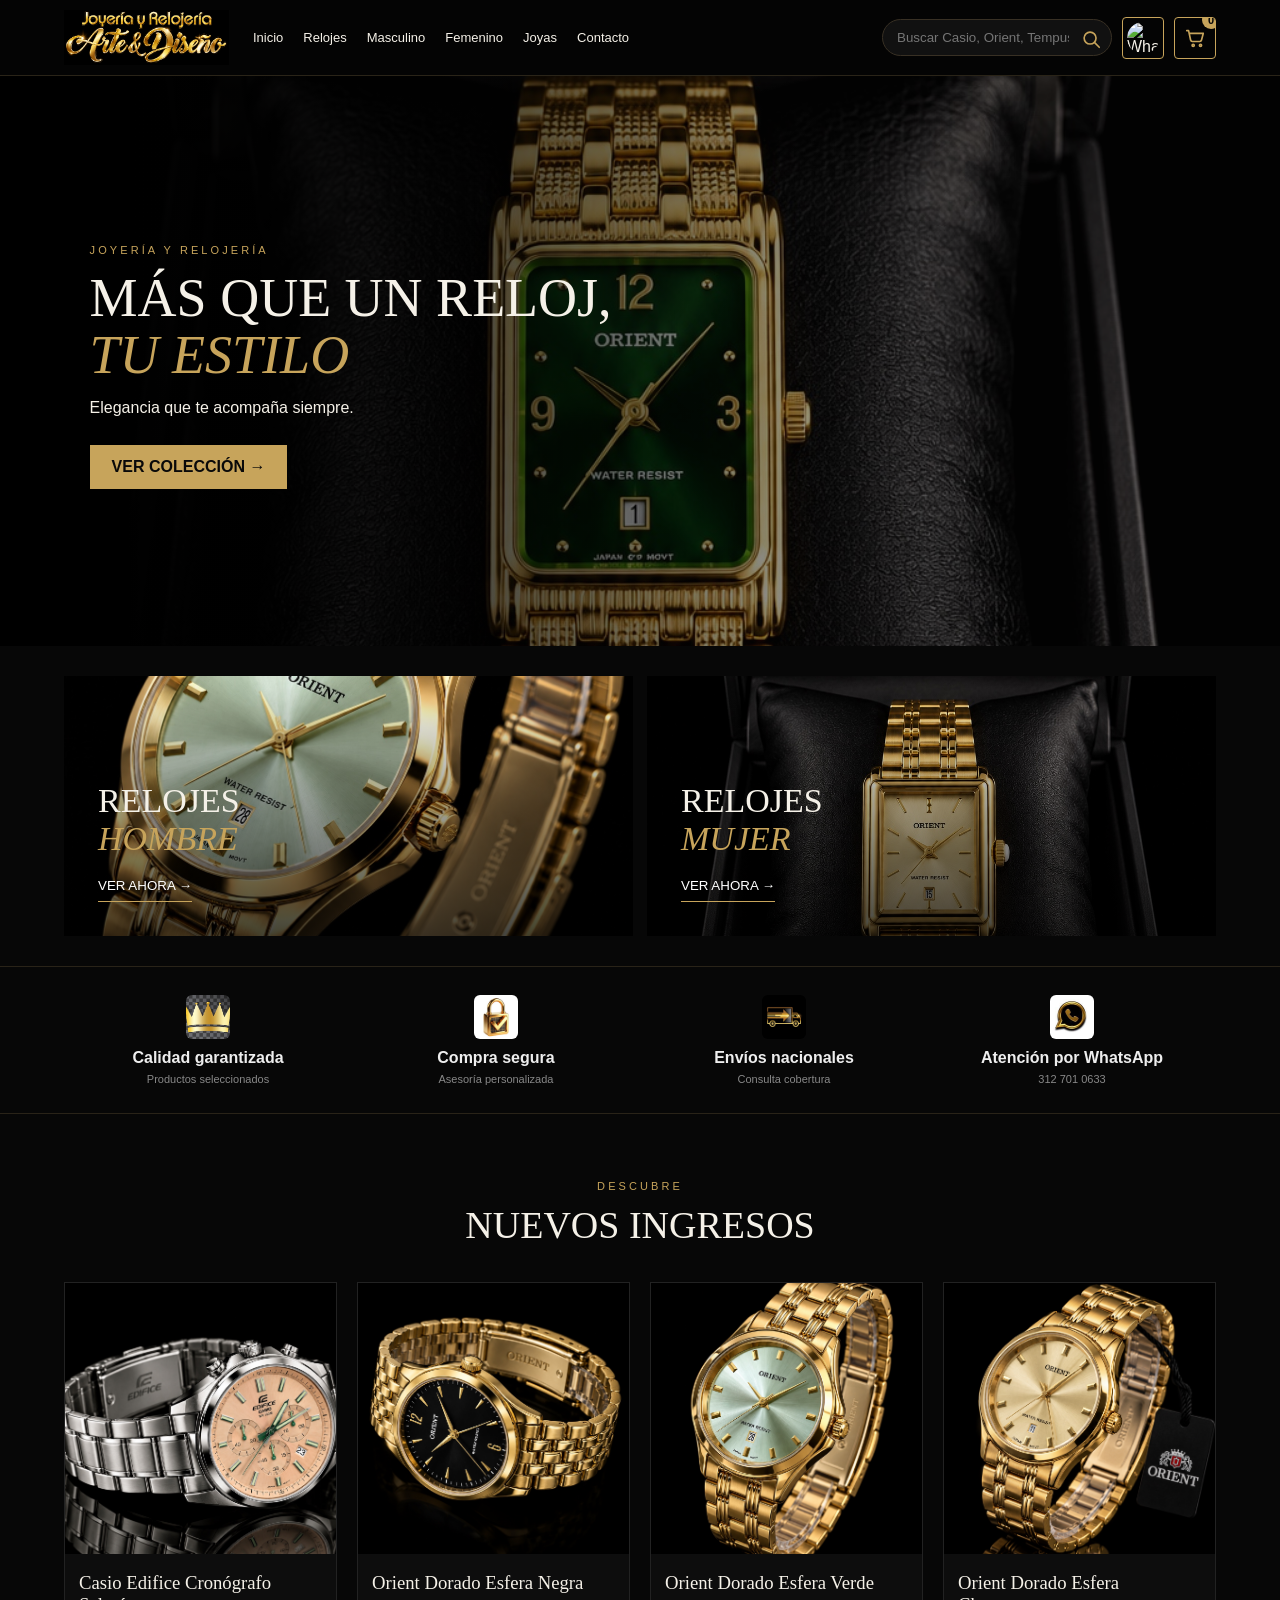
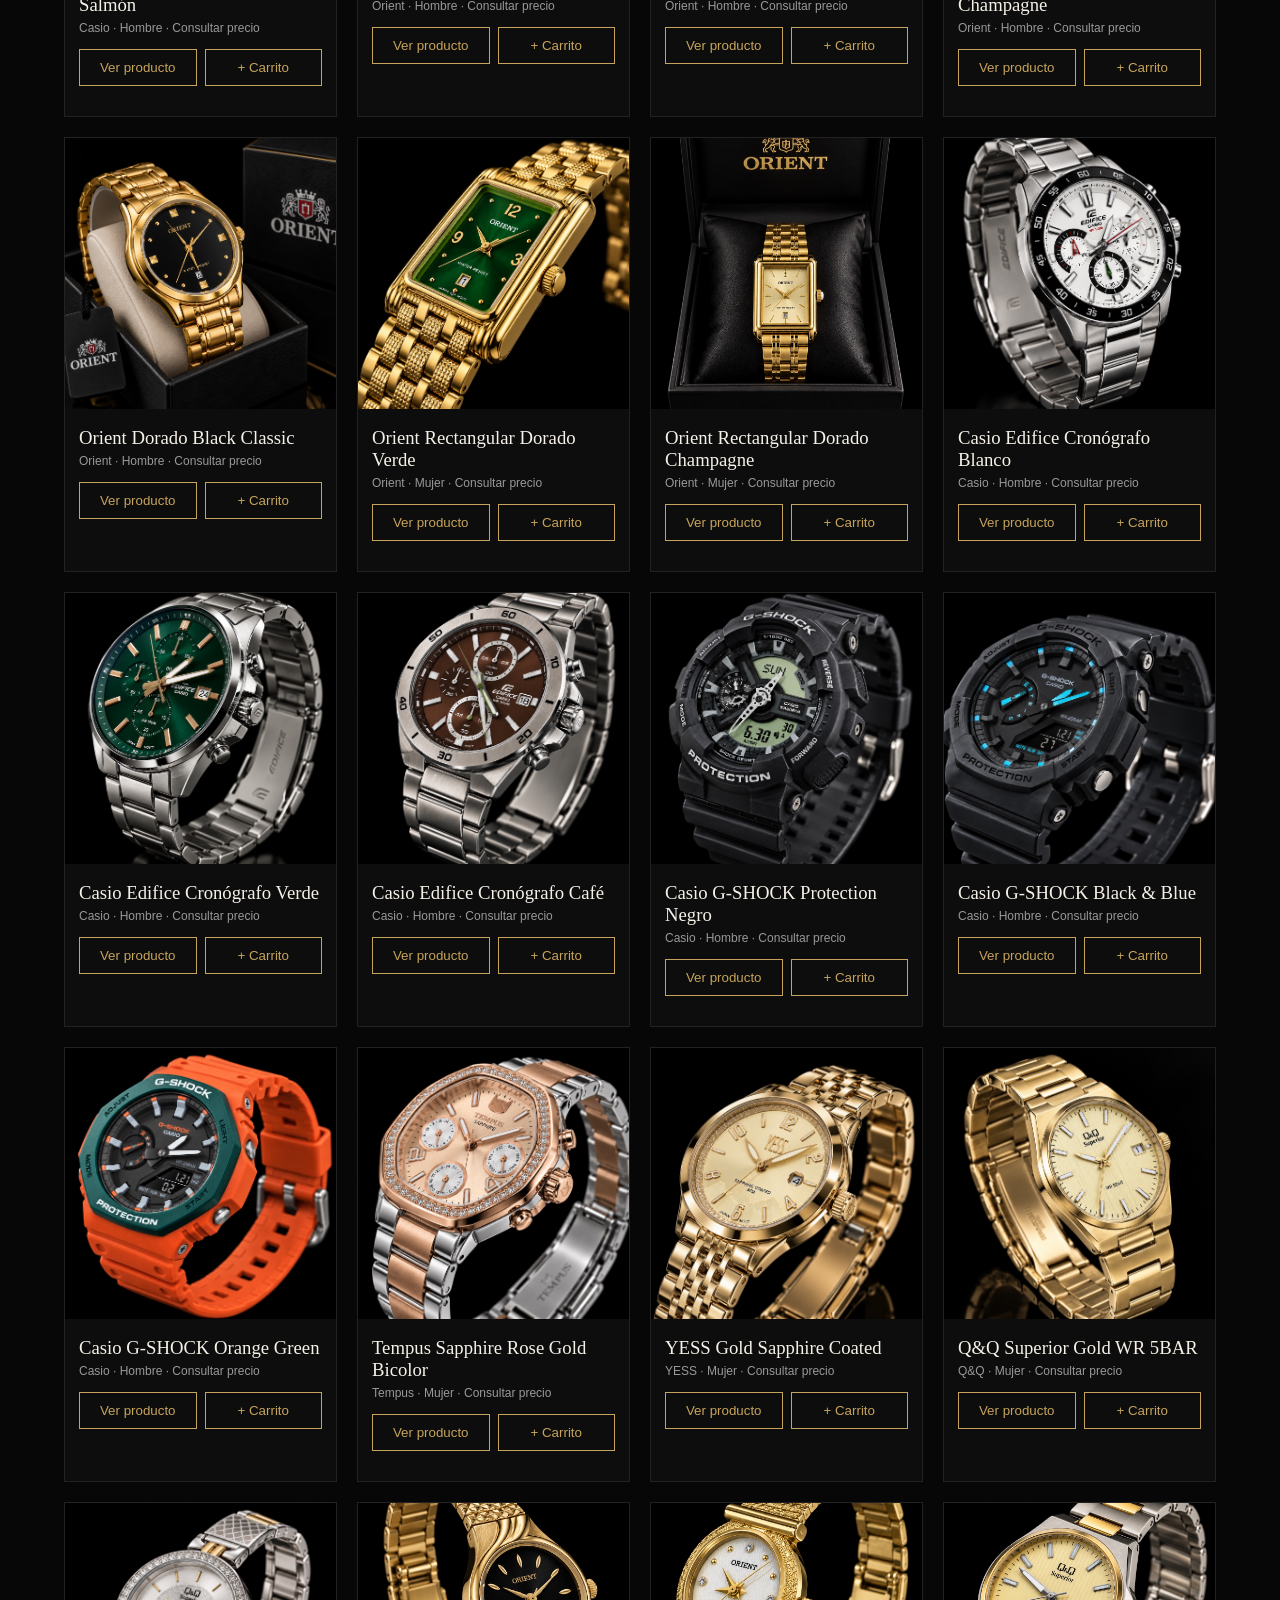
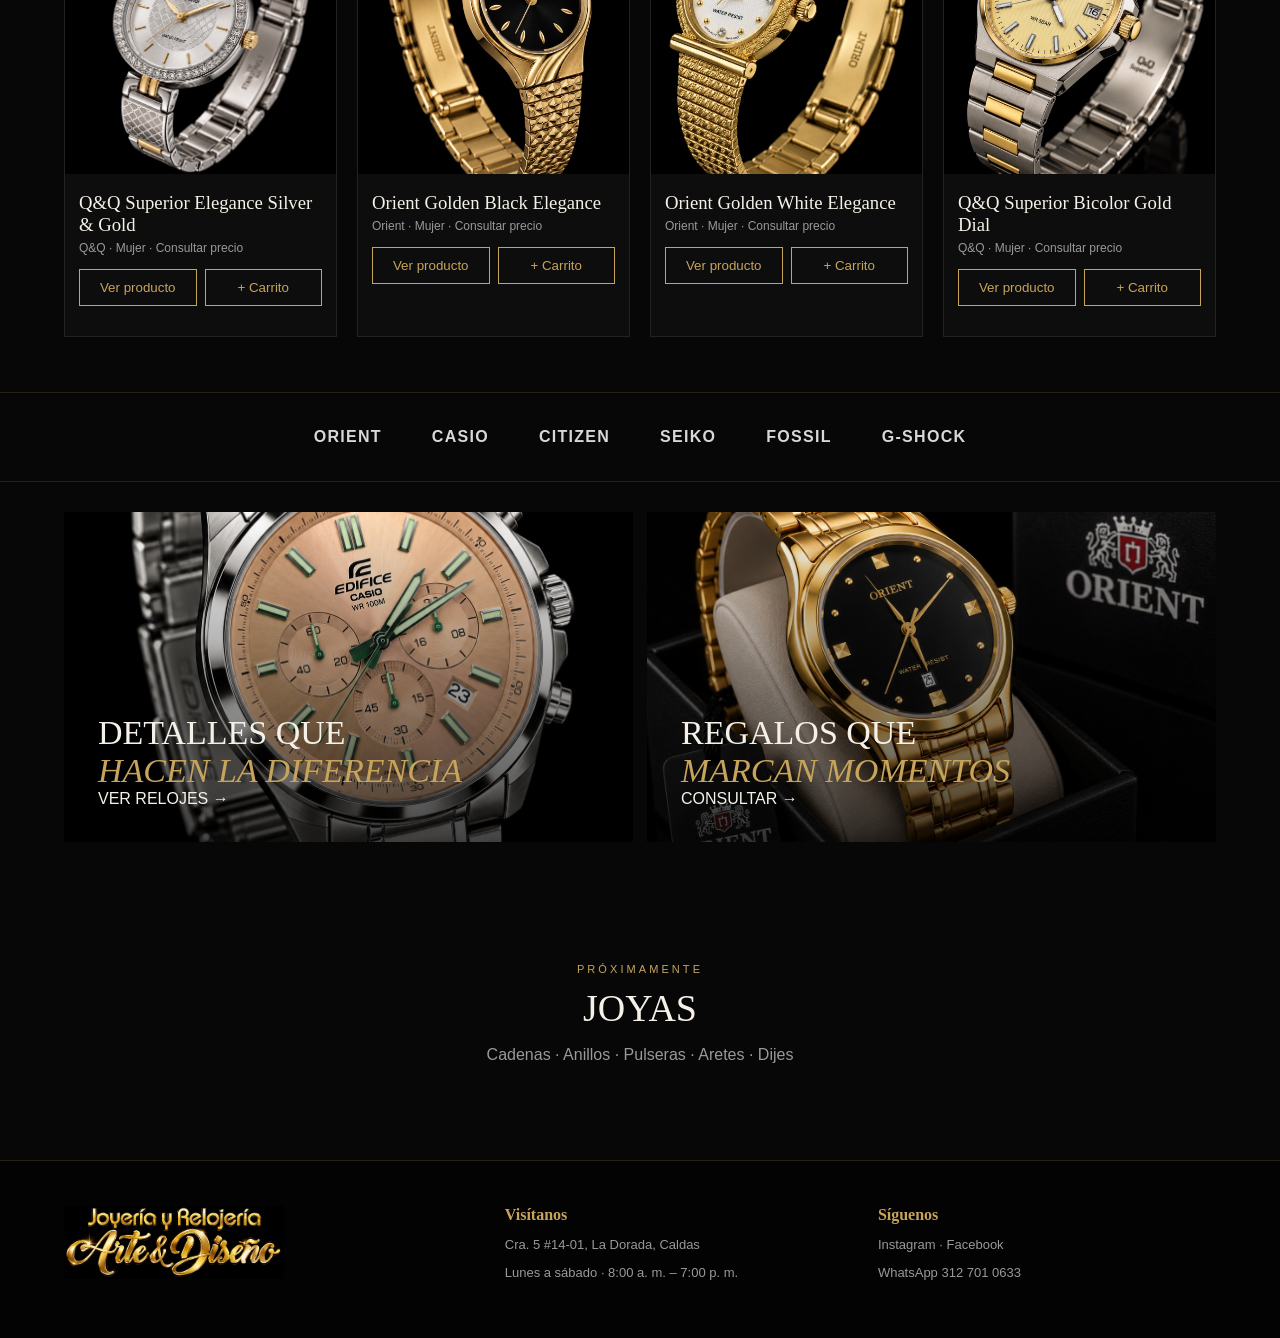
==== commit cd915f9d: "Update index.html" ====
--- a/arte-diseno-web/arte-diseno-web/index.html
+++ b/arte-diseno-web/arte-diseno-web/index.html
@@ -2,11 +2,11 @@
 <header><a href="#inicio"><img src="assets/logo.png" class="logo" alt="Arte & Diseño"></a><button class="menu" onclick="document.querySelector('nav').classList.toggle('open')">☰</button><nav><a href="#inicio">Inicio</a><a href="#productos">Relojes</a><a href="#productos" data-filter="Hombre">Masculino</a><a href="#productos" data-filter="Mujer">Femenino</a><a href="#joyas">Joyas</a><a href="#contacto">Contacto</a></nav><div class="tools"><div class="search-wrap"><input id="search" placeholder="Buscar Casio, Orient, Tempus, Q&Q..."><button id="searchBtn" class="search-icon" aria-label="Buscar"><svg viewBox="0 0 24 24" aria-hidden="true"><circle cx="11" cy="11" r="6.5"></circle><path d="M16 16l5 5"></path></svg></button></div><a class="wa-icon" href="https://wa.me/573127010633" aria-label="WhatsApp"><img src="assets/icons/whatsapp.jpeg" alt="WhatsApp"></a><button id="cartBtn" class="cart-icon" aria-label="Carrito de compras"><svg viewBox="0 0 24 24" aria-hidden="true"><path d="M3 4h2l2.2 10.2a2 2 0 0 0 2 1.6h7.9a2 2 0 0 0 2-1.6L21 7H6"></path><circle cx="10" cy="20" r="1.2"></circle><circle cx="18" cy="20" r="1.2"></circle></svg><b id="cartCount">0</b></button></div></header>
 <main><section class="hero"><img src="assets/hero.jpeg"><div><p class="eyebrow">JOYERÍA Y RELOJERÍA</p><h1>MÁS QUE UN RELOJ,<br><em>TU ESTILO</em></h1><p>Elegancia que te acompaña siempre.</p><a href="#productos" class="gold">VER COLECCIÓN →</a></div></section>
 <section class="categories"><article style="background-image:url('assets/banner-men.jpeg')"><h2>RELOJES<br><em>HOMBRE</em></h2><button data-filter="Hombre">VER AHORA →</button></article><article style="background-image:url('assets/banner-women.jpeg')"><h2>RELOJES<br><em>MUJER</em></h2><button data-filter="Mujer">VER AHORA →</button></article></section>
-<section class="benefits"><div><img class="benefit-img" src="assets/icons/corona.jpeg" alt="Calidad garantizada"><b>Calidad garantizada</b><span>Productos seleccionados</span></div><div><img class="benefit-img" src="assets/icons/candado.jpeg" alt="Compra segura"><b>Compra segura</b><span>Asesoría personalizada</span></div><div><img class="benefit-img" src="assets/icons/envios.jpeg" alt="Envíos nacionales"><b>Envíos nacionales</b><span>Consulta cobertura</span></div><div><a class="benefit-link" href="https://wa.me/573127010633"><img class="benefit-img" src="assets/icons/whatsapp.jpeg" alt="WhatsApp"><b>Atención por WhatsApp</b><span>312 701 0633</span></a></div></section>
+<section class="benefits"><div><img class="benefit-img" src="assets/corona.jpeg" alt="Calidad garantizada"><b>Calidad garantizada</b><span>Productos seleccionados</span></div><div><img class="benefit-img" src="assets/candado.jpeg" alt="Compra segura"><b>Compra segura</b><span>Asesoría personalizada</span></div><div><img class="benefit-img" src="assets/envios.jpeg" alt="Envíos nacionales"><b>Envíos nacionales</b><span>Consulta cobertura</span></div><div><a class="benefit-link" href="https://wa.me/573127010633"><img class="benefit-img" src="assets/whatsapp.jpeg" alt="WhatsApp"><b>Atención por WhatsApp</b><span>312 701 0633</span></a></div></section>
 <section id="productos" class="products"><p class="eyebrow">DESCUBRE</p><h2>NUEVOS INGRESOS</h2><div id="grid" class="grid"></div></section>
 <section class="brands"><span>ORIENT</span><span>CASIO</span><span>CITIZEN</span><span>SEIKO</span><span>FOSSIL</span><span>G-SHOCK</span></section>
 <section class="promos"><article style="background-image:url('assets/banner-detail.jpeg')"><h2>DETALLES QUE<br><em>HACEN LA DIFERENCIA</em></h2><a href="#productos">VER RELOJES →</a></article><article style="background-image:url('assets/banner-gift.jpeg')"><h2>REGALOS QUE<br><em>MARCAN MOMENTOS</em></h2><a href="https://wa.me/573127010633">CONSULTAR →</a></article></section>
 <section id="joyas" class="coming"><p class="eyebrow">PRÓXIMAMENTE</p><h2>JOYAS</h2><p>Cadenas · Anillos · Pulseras · Aretes · Dijes</p></section></main>
 <footer id="contacto"><img src="assets/logo.png"><div><b>Visítanos</b><p>Cra. 5 #14-01, La Dorada, Caldas</p><p>Lunes a sábado · 8:00 a. m. – 7:00 p. m.</p></div><div><b>Síguenos</b><p><a href="https://www.instagram.com/joyas_arte_ladorada">Instagram</a> · <a href="https://www.facebook.com/share/1EaRgYuDEn/?mibextid=wwXIfr">Facebook</a></p><p><a href="https://wa.me/573127010633">WhatsApp 312 701 0633</a></p></div></footer>
 <div id="modal" class="modal"><div class="modalbox"><button class="close" onclick="closeModal()">×</button><div id="modalContent"></div></div></div><aside id="cart" class="cart"><button onclick="toggleCart()">×</button><h2>Tu selección</h2><div id="cartItems"></div><a id="cartWa" class="gold">Consultar por WhatsApp</a></aside>
-<script src="app.js"></script></body></html>+<script src="app.js"></script></body></html>
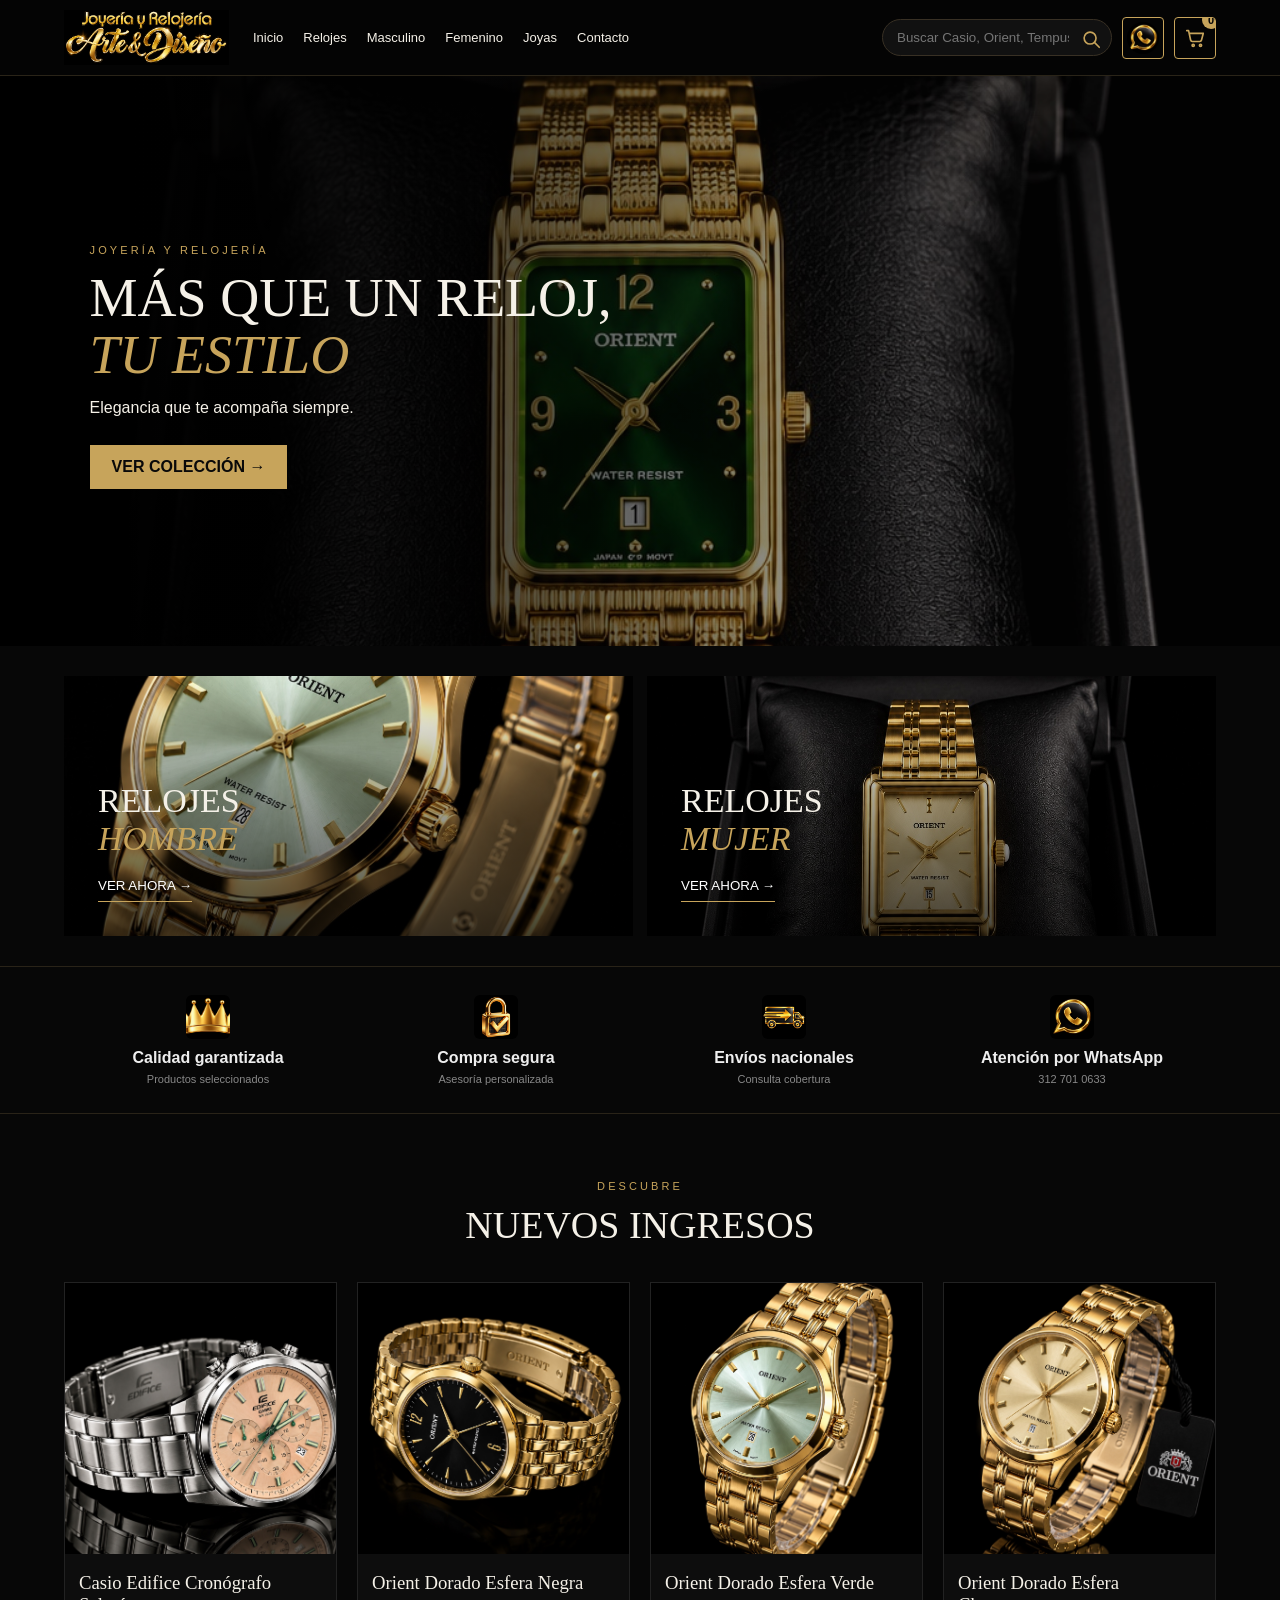
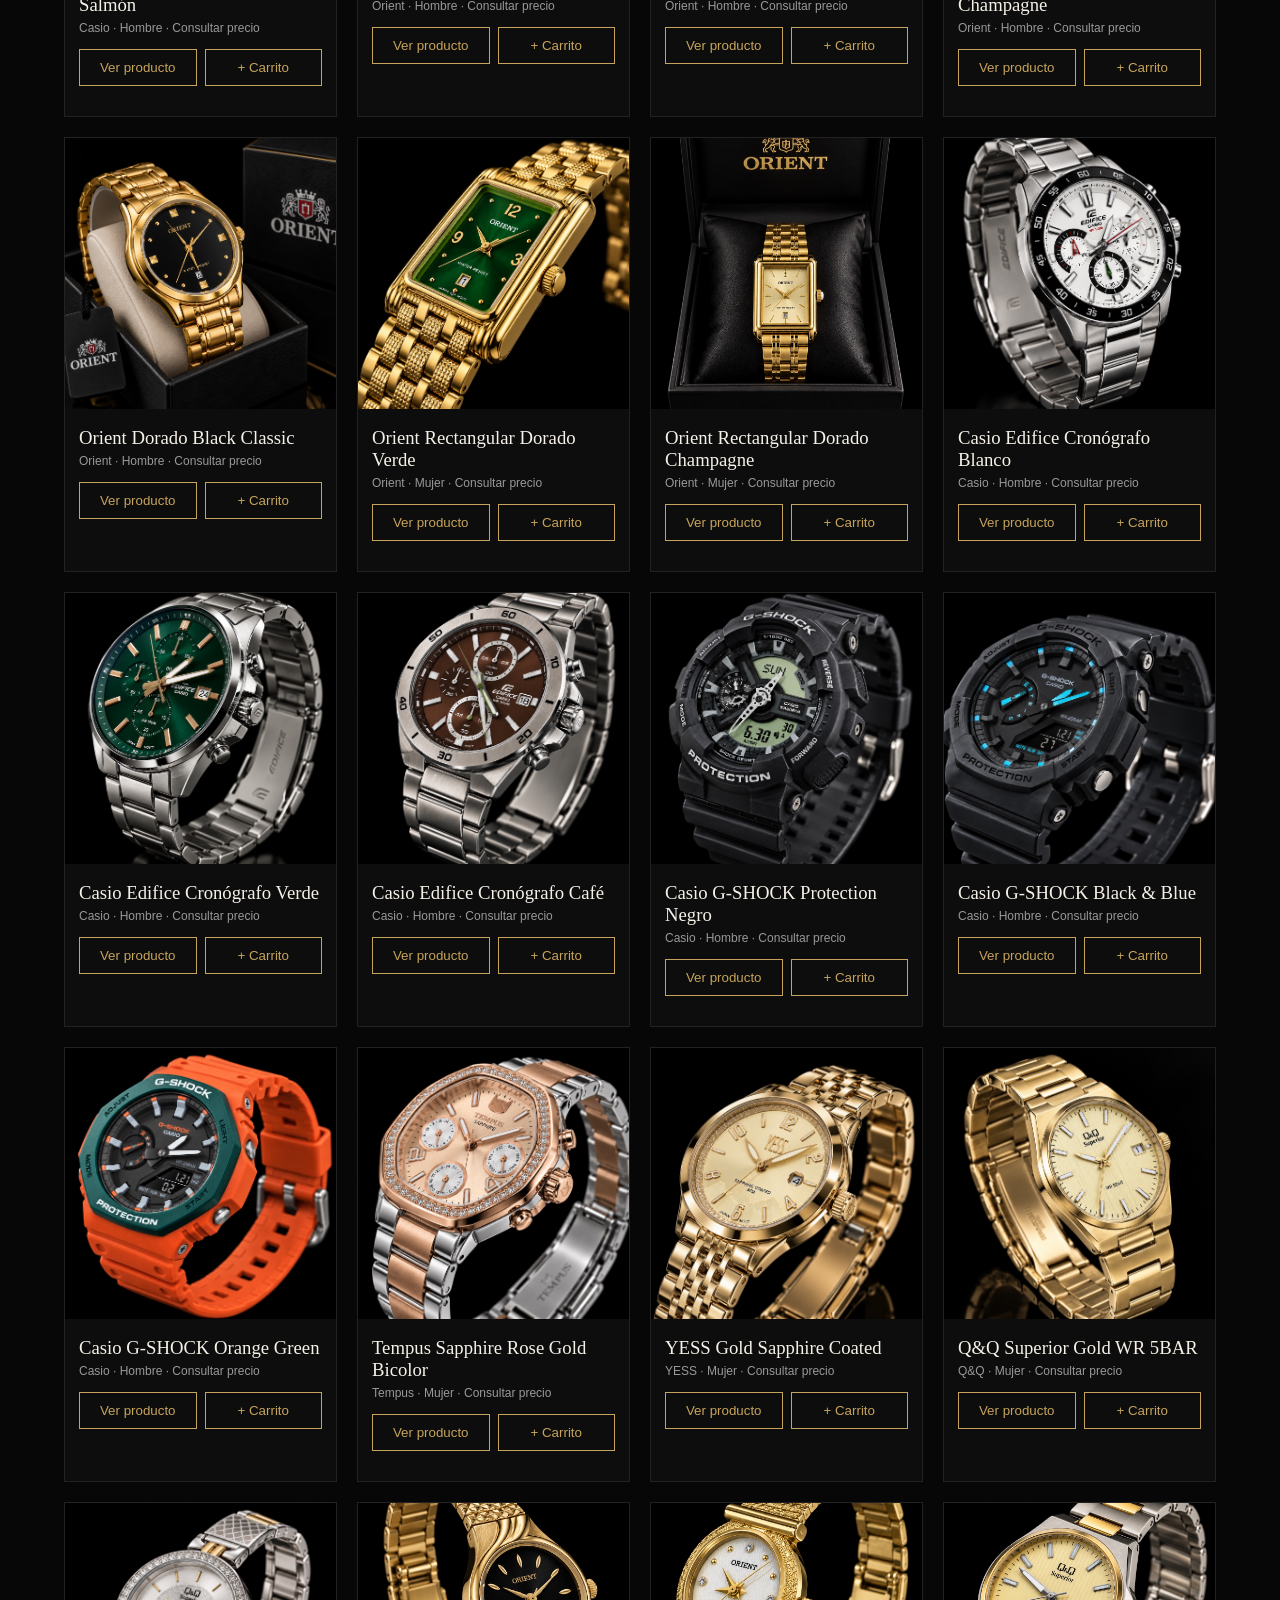
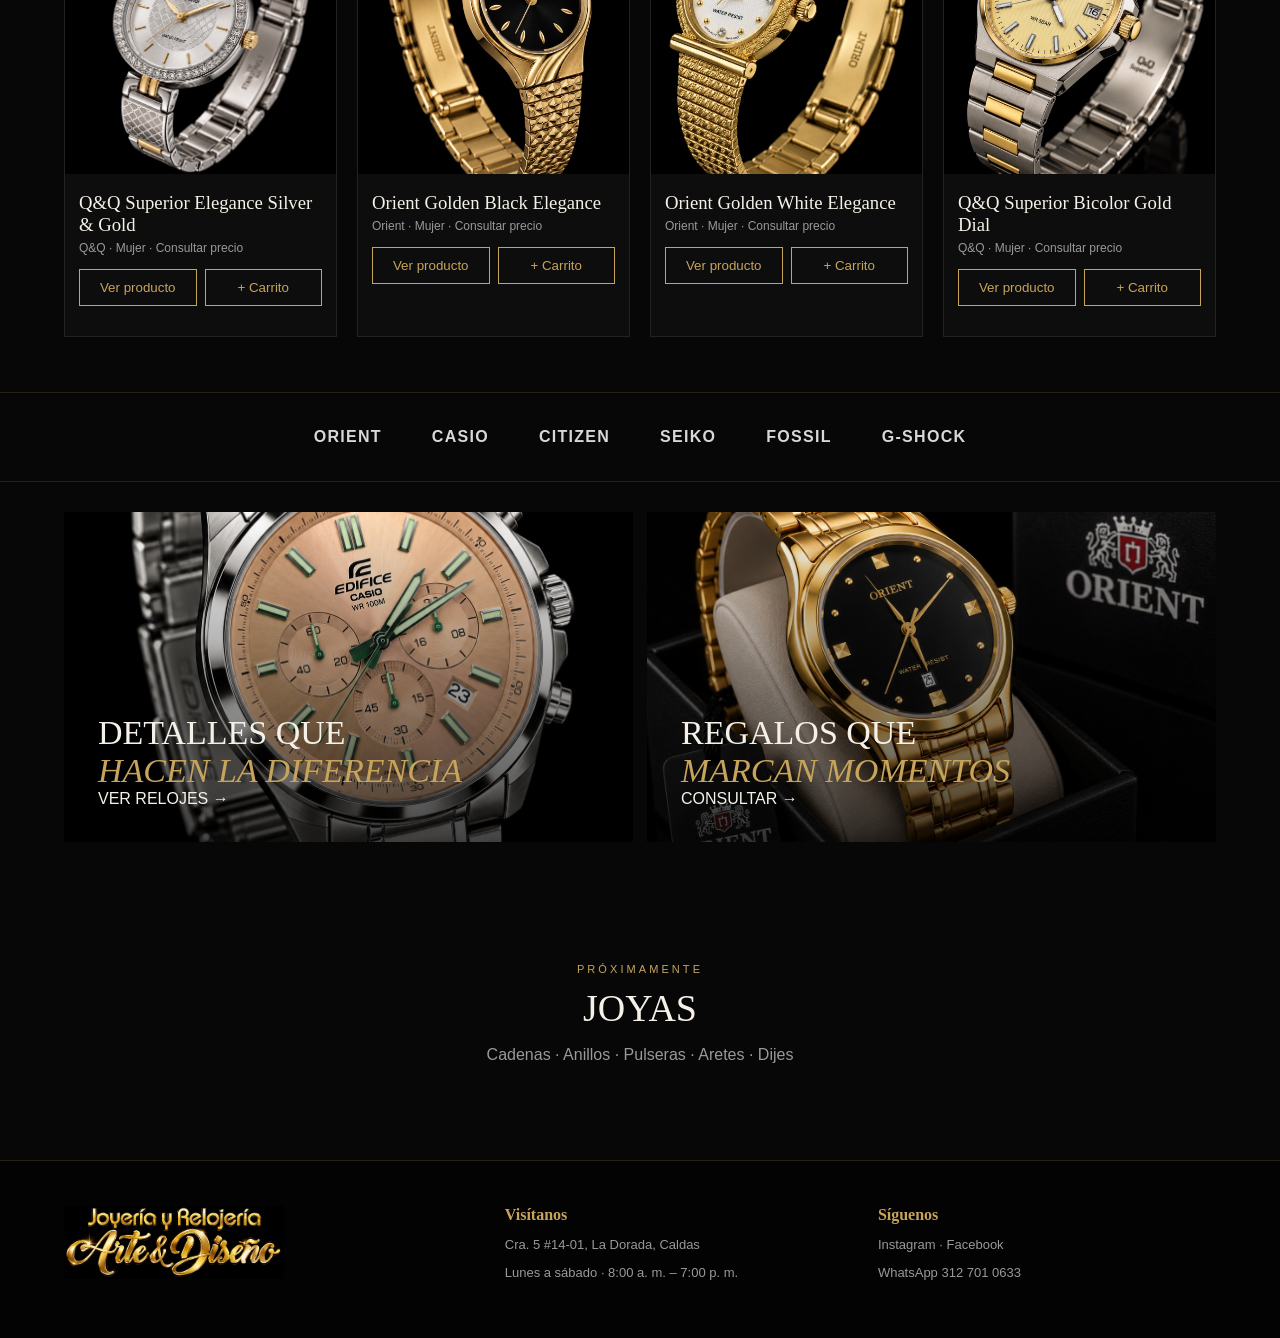
==== commit 1f0635a8: "Update index.html" ====
--- a/arte-diseno-web/arte-diseno-web/index.html
+++ b/arte-diseno-web/arte-diseno-web/index.html
@@ -1,5 +1,5 @@
 <!doctype html><html lang="es"><head><meta charset="utf-8"><meta name="viewport" content="width=device-width,initial-scale=1"><title>Joyería y Relojería Arte & Diseño</title><link rel="stylesheet" href="styles.css"></head><body id="inicio">
-<header><a href="#inicio"><img src="assets/logo.png" class="logo" alt="Arte & Diseño"></a><button class="menu" onclick="document.querySelector('nav').classList.toggle('open')">☰</button><nav><a href="#inicio">Inicio</a><a href="#productos">Relojes</a><a href="#productos" data-filter="Hombre">Masculino</a><a href="#productos" data-filter="Mujer">Femenino</a><a href="#joyas">Joyas</a><a href="#contacto">Contacto</a></nav><div class="tools"><div class="search-wrap"><input id="search" placeholder="Buscar Casio, Orient, Tempus, Q&Q..."><button id="searchBtn" class="search-icon" aria-label="Buscar"><svg viewBox="0 0 24 24" aria-hidden="true"><circle cx="11" cy="11" r="6.5"></circle><path d="M16 16l5 5"></path></svg></button></div><a class="wa-icon" href="https://wa.me/573127010633" aria-label="WhatsApp"><img src="assets/icons/whatsapp.jpeg" alt="WhatsApp"></a><button id="cartBtn" class="cart-icon" aria-label="Carrito de compras"><svg viewBox="0 0 24 24" aria-hidden="true"><path d="M3 4h2l2.2 10.2a2 2 0 0 0 2 1.6h7.9a2 2 0 0 0 2-1.6L21 7H6"></path><circle cx="10" cy="20" r="1.2"></circle><circle cx="18" cy="20" r="1.2"></circle></svg><b id="cartCount">0</b></button></div></header>
+<header><a href="#inicio"><img src="assets/logo.png" class="logo" alt="Arte & Diseño"></a><button class="menu" onclick="document.querySelector('nav').classList.toggle('open')">☰</button><nav><a href="#inicio">Inicio</a><a href="#productos">Relojes</a><a href="#productos" data-filter="Hombre">Masculino</a><a href="#productos" data-filter="Mujer">Femenino</a><a href="#joyas">Joyas</a><a href="#contacto">Contacto</a></nav><div class="tools"><div class="search-wrap"><input id="search" placeholder="Buscar Casio, Orient, Tempus, Q&Q..."><button id="searchBtn" class="search-icon" aria-label="Buscar"><svg viewBox="0 0 24 24" aria-hidden="true"><circle cx="11" cy="11" r="6.5"></circle><path d="M16 16l5 5"></path></svg></button></div><a class="wa-icon" href="https://wa.me/573127010633" aria-label="WhatsApp"><img src="assets/whatsapp.jpeg" alt="WhatsApp"></a><button id="cartBtn" class="cart-icon" aria-label="Carrito de compras"><svg viewBox="0 0 24 24" aria-hidden="true"><path d="M3 4h2l2.2 10.2a2 2 0 0 0 2 1.6h7.9a2 2 0 0 0 2-1.6L21 7H6"></path><circle cx="10" cy="20" r="1.2"></circle><circle cx="18" cy="20" r="1.2"></circle></svg><b id="cartCount">0</b></button></div></header>
 <main><section class="hero"><img src="assets/hero.jpeg"><div><p class="eyebrow">JOYERÍA Y RELOJERÍA</p><h1>MÁS QUE UN RELOJ,<br><em>TU ESTILO</em></h1><p>Elegancia que te acompaña siempre.</p><a href="#productos" class="gold">VER COLECCIÓN →</a></div></section>
 <section class="categories"><article style="background-image:url('assets/banner-men.jpeg')"><h2>RELOJES<br><em>HOMBRE</em></h2><button data-filter="Hombre">VER AHORA →</button></article><article style="background-image:url('assets/banner-women.jpeg')"><h2>RELOJES<br><em>MUJER</em></h2><button data-filter="Mujer">VER AHORA →</button></article></section>
 <section class="benefits"><div><img class="benefit-img" src="assets/corona.jpeg" alt="Calidad garantizada"><b>Calidad garantizada</b><span>Productos seleccionados</span></div><div><img class="benefit-img" src="assets/candado.jpeg" alt="Compra segura"><b>Compra segura</b><span>Asesoría personalizada</span></div><div><img class="benefit-img" src="assets/envios.jpeg" alt="Envíos nacionales"><b>Envíos nacionales</b><span>Consulta cobertura</span></div><div><a class="benefit-link" href="https://wa.me/573127010633"><img class="benefit-img" src="assets/whatsapp.jpeg" alt="WhatsApp"><b>Atención por WhatsApp</b><span>312 701 0633</span></a></div></section>
